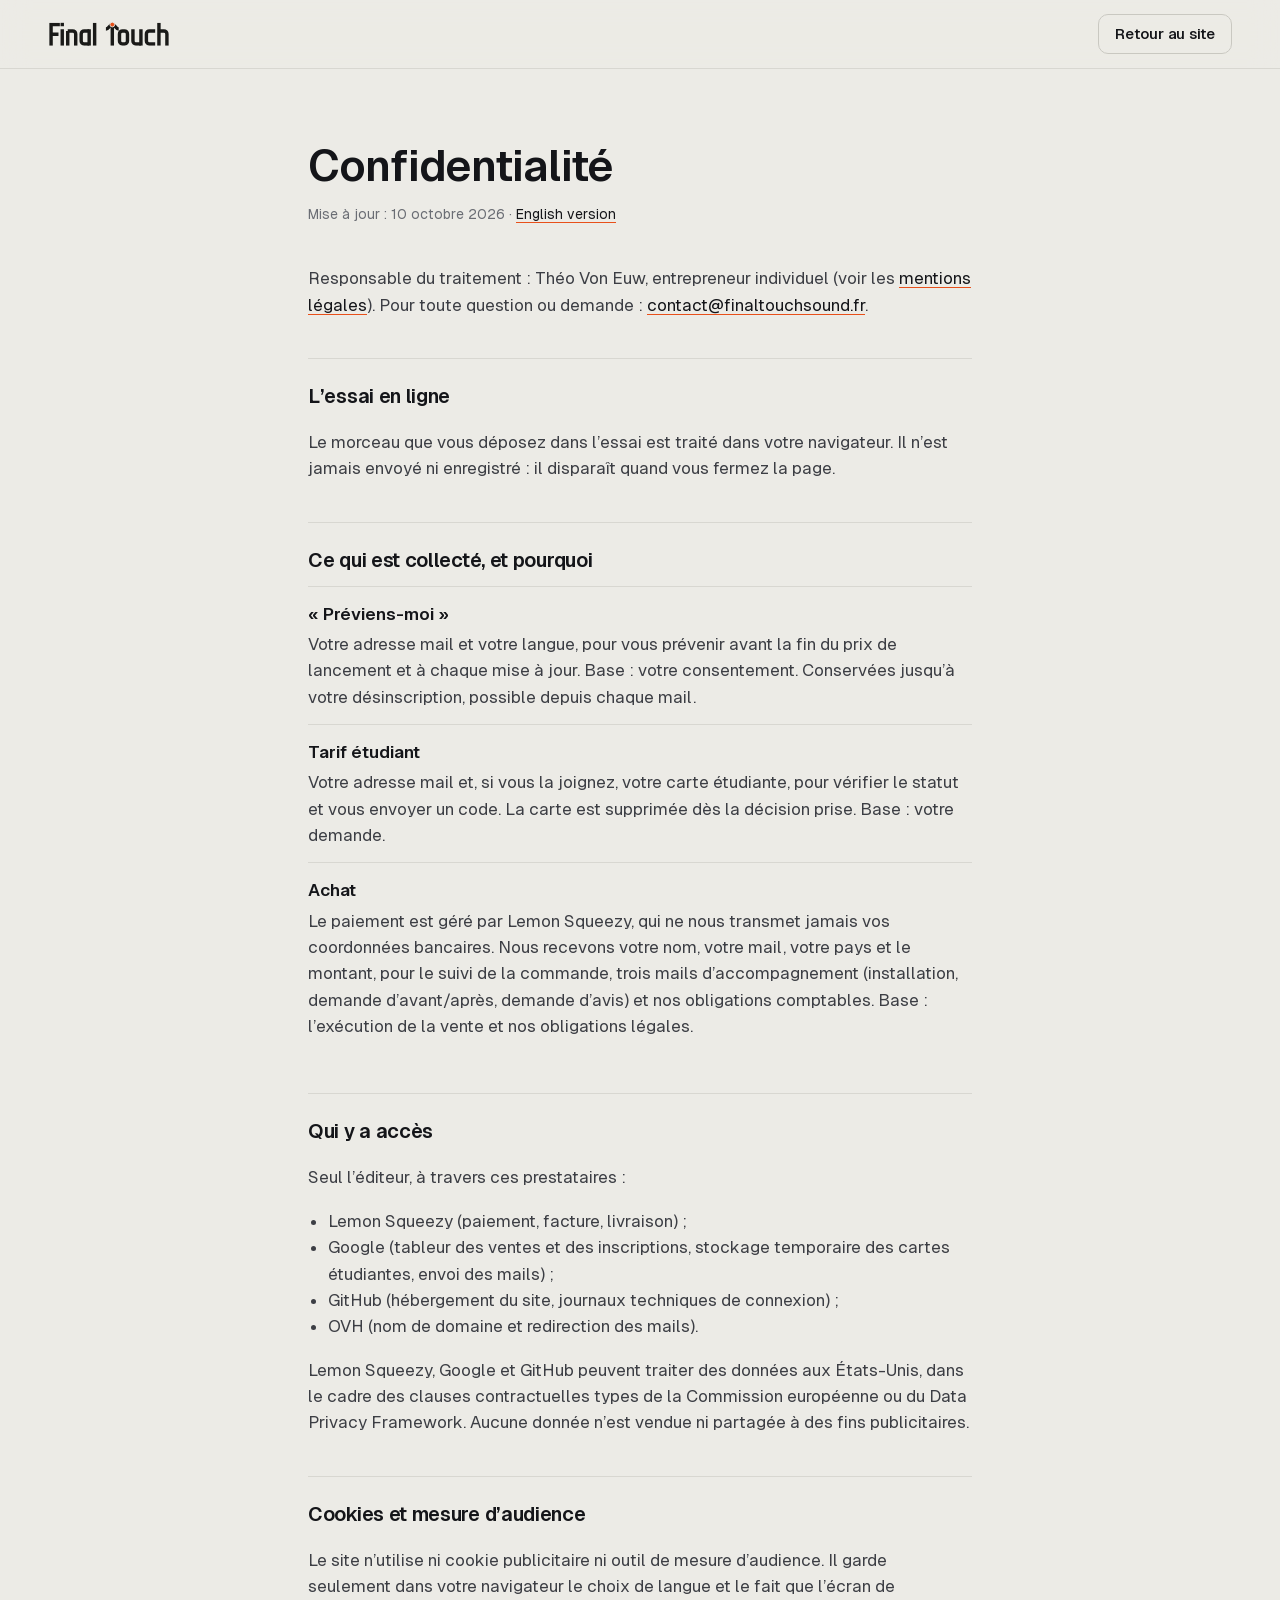
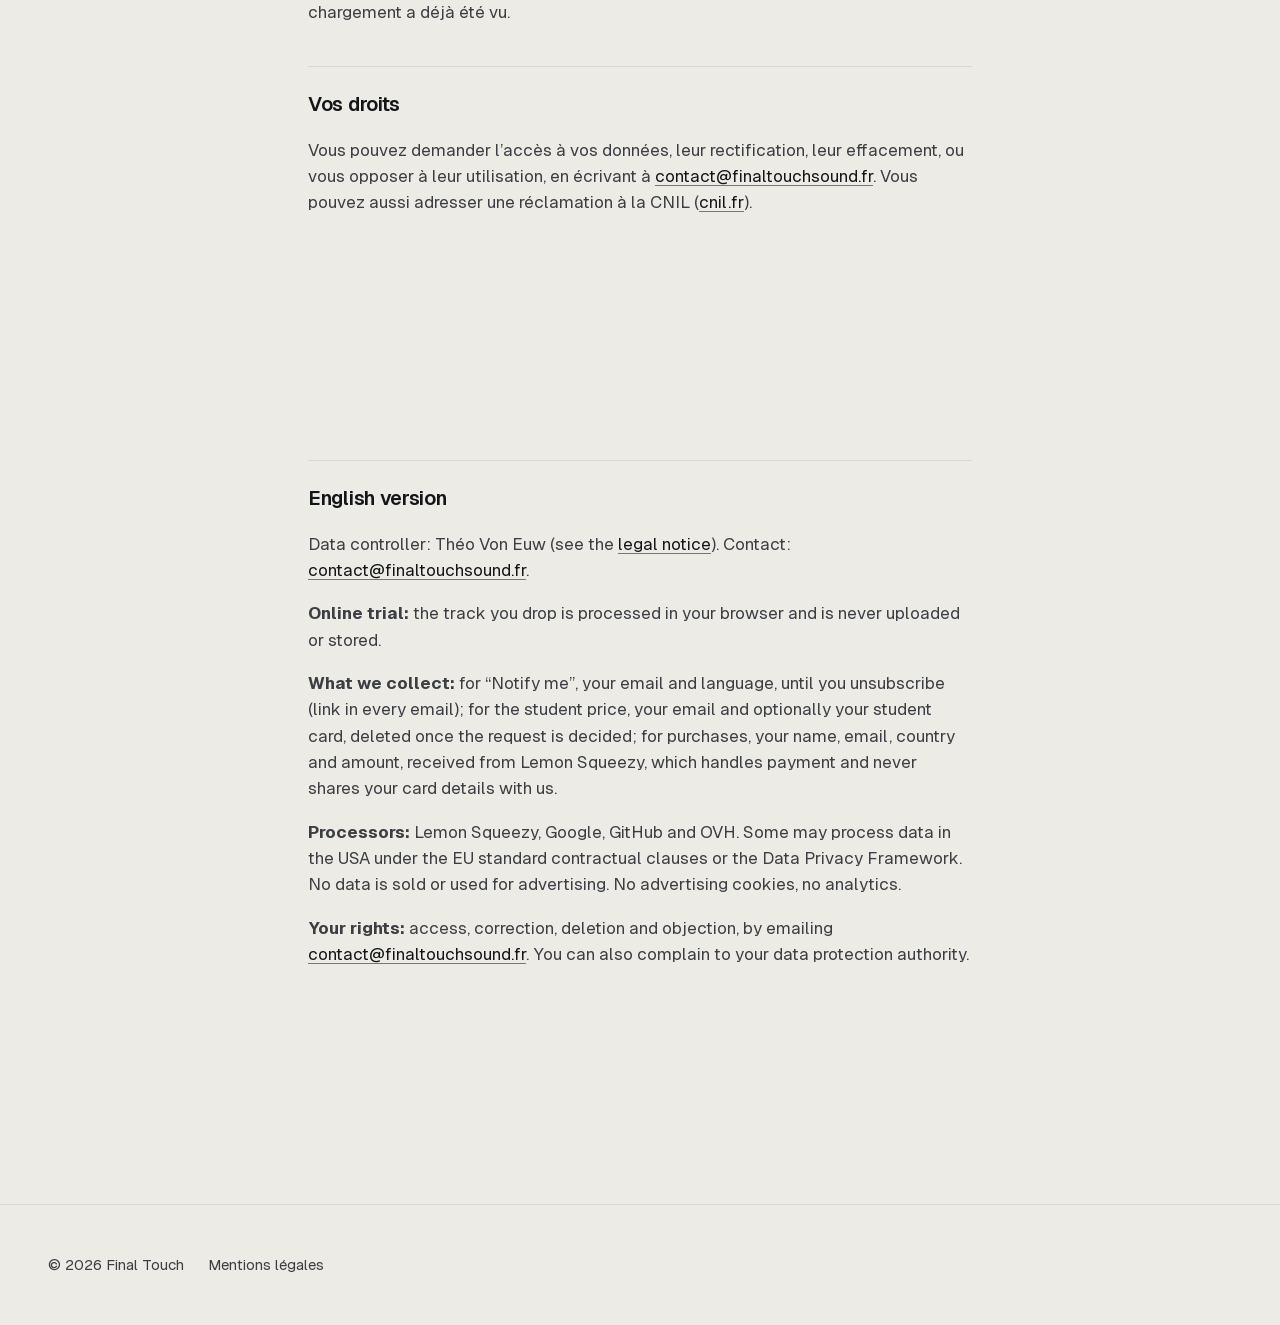
==== public/confidentialite.html @ fab83a93 "Mentions legales, conditions de vente et confidentialite Co-Authored-By: Claude Opus 5.5 <noreply@an" ====
<!doctype html>
<html lang="fr">
<head>
<meta charset="utf-8">
<meta name="viewport" content="width=device-width, initial-scale=1">
<title>Confidentialité · Final Touch</title>
<meta name="robots" content="noindex">
<link rel="icon" href="assets/img/final-touch-icone.svg" type="image/svg+xml">
<link rel="stylesheet" href="css/style.css">
<link rel="stylesheet" href="css/legal.css">
</head>
<body>
<header class="nav is-stuck">
  <div class="wrap nav-in">
    <a class="brand" href="./" aria-label="Final Touch, accueil">
      <img class="logo logo-ink" src="assets/img/final-touch-logotype-encre.svg" alt="Final Touch" width="150" height="32">
      <img class="logo logo-chalk" src="assets/img/final-touch-logotype-craie.svg" alt="" width="150" height="32">
    </a>
    <div class="nav-end"><a class="btn btn-line btn-sm" href="./">Retour au site</a></div>
  </div>
</header>

<main class="legal wrap">
  <h1>Confidentialité</h1>
  <p class="maj">Mise à jour : 10 octobre 2026 · <a href="#en">English version</a></p>

  <p>Responsable du traitement : Théo Von Euw, entrepreneur individuel (voir les <a href="mentions-legales.html">mentions légales</a>). Pour toute question ou demande : <a href="mailto:contact@finaltouchsound.fr">contact@finaltouchsound.fr</a>.</p>

  <h2>L’essai en ligne</h2>
  <p>Le morceau que vous déposez dans l’essai est traité dans votre navigateur. Il n’est jamais envoyé ni enregistré : il disparaît quand vous fermez la page.</p>

  <h2>Ce qui est collecté, et pourquoi</h2>
  <dl class="donnees">
    <div><dt>« Préviens-moi »</dt><dd>Votre adresse mail et votre langue, pour vous prévenir avant la fin du prix de lancement et à chaque mise à jour. Base : votre consentement. Conservées jusqu’à votre désinscription, possible depuis chaque mail.</dd></div>
    <div><dt>Tarif étudiant</dt><dd>Votre adresse mail et, si vous la joignez, votre carte étudiante, pour vérifier le statut et vous envoyer un code. La carte est supprimée dès la décision prise. Base : votre demande.</dd></div>
    <div><dt>Achat</dt><dd>Le paiement est géré par Lemon Squeezy, qui ne nous transmet jamais vos coordonnées bancaires. Nous recevons votre nom, votre mail, votre pays et le montant, pour le suivi de la commande, trois mails d’accompagnement (installation, demande d’avant/après, demande d’avis) et nos obligations comptables. Base : l’exécution de la vente et nos obligations légales.</dd></div>
  </dl>

  <h2>Qui y a accès</h2>
  <p>Seul l’éditeur, à travers ces prestataires :</p>
  <ul>
    <li>Lemon Squeezy (paiement, facture, livraison) ;</li>
    <li>Google (tableur des ventes et des inscriptions, stockage temporaire des cartes étudiantes, envoi des mails) ;</li>
    <li>GitHub (hébergement du site, journaux techniques de connexion) ;</li>
    <li>OVH (nom de domaine et redirection des mails).</li>
  </ul>
  <p>Lemon Squeezy, Google et GitHub peuvent traiter des données aux États-Unis, dans le cadre des clauses contractuelles types de la Commission européenne ou du Data Privacy Framework. Aucune donnée n’est vendue ni partagée à des fins publicitaires.</p>

  <h2>Cookies et mesure d’audience</h2>
  <p>Le site n’utilise ni cookie publicitaire ni outil de mesure d’audience. Il garde seulement dans votre navigateur le choix de langue et le fait que l’écran de chargement a déjà été vu.</p>

  <h2>Vos droits</h2>
  <p>Vous pouvez demander l’accès à vos données, leur rectification, leur effacement, ou vous opposer à leur utilisation, en écrivant à <a href="mailto:contact@finaltouchsound.fr">contact@finaltouchsound.fr</a>. Vous pouvez aussi adresser une réclamation à la CNIL (<a href="https://www.cnil.fr" rel="noopener">cnil.fr</a>).</p>

  <section id="en" lang="en">
    <h2>English version</h2>
    <p>Data controller: Théo Von Euw (see the <a href="mentions-legales.html#en">legal notice</a>). Contact: <a href="mailto:contact@finaltouchsound.fr">contact@finaltouchsound.fr</a>.</p>
    <p><strong>Online trial:</strong> the track you drop is processed in your browser and is never uploaded or stored.</p>
    <p><strong>What we collect:</strong> for “Notify me”, your email and language, until you unsubscribe (link in every email); for the student price, your email and optionally your student card, deleted once the request is decided; for purchases, your name, email, country and amount, received from Lemon Squeezy, which handles payment and never shares your card details with us.</p>
    <p><strong>Processors:</strong> Lemon Squeezy, Google, GitHub and OVH. Some may process data in the USA under the EU standard contractual clauses or the Data Privacy Framework. No data is sold or used for advertising. No advertising cookies, no analytics.</p>
    <p><strong>Your rights:</strong> access, correction, deletion and objection, by emailing <a href="mailto:contact@finaltouchsound.fr">contact@finaltouchsound.fr</a>. You can also complain to your data protection authority.</p>
  </section>
</main>

<footer class="foot">
  <div class="wrap foot-in">
    <p>© 2026 Final Touch</p>
    <nav class="foot-links"><a href="mentions-legales.html">Mentions légales</a></nav>
  </div>
</footer>
</body>
</html>
---- public/css/style.css ----
/* Final Touch, site. Couleurs et formes reprises du plug (V5-2 « Couleurs sur papier »). */

@font-face { font-family: 'Geist'; src: url(../assets/fonts/Geist-Variable.woff2) format('woff2'); font-weight: 100 900; font-display: swap; }
@font-face { font-family: 'Geist Mono'; src: url(../assets/fonts/GeistMono-Variable.woff2) format('woff2'); font-weight: 100 900; font-display: swap; }

:root {
  --paper: #ecebe6;
  --surface: #f5f4f0;
  --raised: #fbfaf7;
  --ink: #141519;
  --ink-2: #3c3e44;
  --muted: #6a6d74;
  --line: #d8d7d1;
  --line-2: #c9c8c1;
  --accent: #e8501a;
  --accent-ink: #b83c0f;
  --k-clean: #14998a;
  --k-color: #c98418;
  --k-punch: #d6533a;
  --k-vocal: #7b58d6;
  --k-air: #2f7fd0;
  --shadow: 0 1px 0 rgb(255 255 255 / .7) inset, 0 24px 60px -28px rgb(60 55 40 / .35), 0 2px 6px -2px rgb(60 55 40 / .12);
  --r: 14px;
  --r-s: 10px;
  --ease-out: cubic-bezier(0.23, 1, 0.32, 1);
  --ease-io: cubic-bezier(0.77, 0, 0.175, 1);
  --gutter: clamp(16px, 4vw, 48px);
  color-scheme: light;
}

@media (prefers-color-scheme: dark) {
  :root:not([data-theme="light"]) {
    --paper: #121316;
    --surface: #1a1b1f;
    --raised: #202126;
    --ink: #ecebe8;
    --ink-2: #c4c4c0;
    --muted: #8b8f98;
    --line: #2a2b30;
    --line-2: #383a40;
    --accent: #f2562a;
    --accent-ink: #ff7a52;
    --k-clean: #4fc9bb;
    --k-color: #e9a94a;
    --k-punch: #f0775a;
    --k-vocal: #b291f0;
    --k-air: #6aaef0;
    --shadow: 0 1px 0 rgb(255 255 255 / .05) inset, 0 30px 70px -30px rgb(0 0 0 / .7);
    color-scheme: dark;
  }
}
:root[data-theme="dark"] {
  --paper: #121316; --surface: #1a1b1f; --raised: #202126; --ink: #ecebe8; --ink-2: #c4c4c0; --muted: #8b8f98;
  --line: #2a2b30; --line-2: #383a40; --accent: #f2562a; --accent-ink: #ff7a52;
  --k-clean: #4fc9bb; --k-color: #e9a94a; --k-punch: #f0775a; --k-vocal: #b291f0; --k-air: #6aaef0;
  --shadow: 0 1px 0 rgb(255 255 255 / .05) inset, 0 30px 70px -30px rgb(0 0 0 / .7);
  color-scheme: dark;
}

*, *::before, *::after { box-sizing: border-box; }
html { -webkit-text-size-adjust: 100%; scroll-behavior: smooth; scroll-padding-top: 88px; }
body {
  margin: 0; background: var(--paper); color: var(--ink);
  font: 400 17px/1.55 'Geist', system-ui, sans-serif; font-feature-settings: 'ss01';
  -webkit-font-smoothing: antialiased; text-rendering: optimizeLegibility;
  overflow-x: hidden;
}
img { display: block; max-width: 100%; height: auto; }
a { color: inherit; }
button { font: inherit; color: inherit; }
.mono { font-family: 'Geist Mono', ui-monospace, monospace; font-feature-settings: 'zero' 0; }
[hidden] { display: none !important; }
.sr-only { position: absolute; width: 1px; height: 1px; overflow: hidden; clip: rect(0 0 0 0); white-space: nowrap; }
:focus-visible { outline: 2px solid var(--accent); outline-offset: 3px; border-radius: 6px; }
::selection { background: var(--accent); color: #fff; }

.wrap { width: 100%; max-width: 1280px; margin: 0 auto; padding: 0 var(--gutter); }
section { padding: clamp(72px, 11vw, 140px) 0; }
.lead { max-width: 56ch; font-size: clamp(17px, 1.5vw, 19px); color: var(--ink-2); margin: 20px 0 0; text-wrap: pretty; }

/* Lettrage */
.lt { margin: 0; color: var(--ink); --lead: 1.3; }
.lt .lt-box { display: block; width: 100%; }
.lt-line { display: block; overflow: visible; margin-top: calc(var(--cap) * -0.06); max-width: 100%; height: auto; }
.lt-xl { --cap: clamp(34px, 4.6vw, 70px); }
.lt-l  { --cap: clamp(30px, 4.6vw, 64px); max-width: calc(var(--cap) * 13); }
.lt-l + .lead { margin-top: 28px; }
.lt-l + * { margin-top: 0; }
.lt-m  { --cap: clamp(28px, 3vw, 40px); }
.lt-ch { transform-box: fill-box; transform-origin: 50% 60%; }

/* Arrivee lettre par lettre (variante V1 du plug, adoucie) */
@media (prefers-reduced-motion: no-preference) {
  .lt.is-armed .lt-ch { opacity: 0; transform: translateX(calc(var(--i) * 3px + 14px)) rotateX(48deg); }
  .lt.is-in .lt-ch {
    opacity: 1; transform: none;
    transition: opacity .55s var(--ease-out), transform .7s var(--ease-out);
    transition-delay: calc(var(--i) * 14ms);
  }
  .reveal { opacity: 0; transform: translateY(14px); }
  .reveal.is-in { opacity: 1; transform: none; transition: opacity .7s var(--ease-out), transform .8s var(--ease-out); transition-delay: var(--d, 0ms); }
}

/* Boutons */
.btn {
  display: inline-flex; align-items: center; justify-content: center; gap: 10px;
  height: 52px; padding: 0 24px; border-radius: var(--r-s); border: 1px solid transparent;
  font-weight: 550; font-size: 16px; letter-spacing: -0.005em; text-decoration: none; white-space: nowrap; cursor: pointer;
  transition: transform .16s var(--ease-out), background-color .2s ease, border-color .2s ease, color .2s ease;
}
.btn:active { transform: scale(0.97); }
.btn-ink { background: var(--ink); color: var(--paper); }
.btn-line { border-color: var(--line-2); background: transparent; color: var(--ink); }
.btn-sm { height: 40px; padding: 0 16px; font-size: 15px; }
.btn-wide { width: 100%; }
@media (hover: hover) and (pointer: fine) {
  .btn-ink:hover { background: color-mix(in oklab, var(--ink) 86%, var(--accent)); }
  .btn-line:hover { border-color: var(--ink); }
}

/* Navigation */
.nav { position: sticky; top: 0; z-index: 20; background: color-mix(in oklab, var(--paper) 82%, transparent); backdrop-filter: blur(14px) saturate(140%); -webkit-backdrop-filter: blur(14px) saturate(140%); border-bottom: 1px solid transparent; transition: border-color .3s ease; }
.nav.is-stuck { border-bottom-color: var(--line); }
.nav-in { display: flex; align-items: center; gap: 32px; height: 68px; }
.brand { display: block; flex: none; }
.logo { height: 26px; width: auto; }
.logo-chalk { display: none; }
@media (prefers-color-scheme: dark) { :root:not([data-theme="light"]) .logo-ink { display: none; } :root:not([data-theme="light"]) .logo-chalk { display: block; } }
:root[data-theme="dark"] .logo-ink { display: none; }
:root[data-theme="dark"] .logo-chalk { display: block; }
.nav-links { display: flex; gap: 28px; margin-left: 12px; }
.nav-links a { text-decoration: none; color: var(--ink-2); font-size: 15px; transition: color .2s ease; }
.nav-links a:hover { color: var(--ink); }
.nav-end { margin-left: auto; display: flex; align-items: center; gap: 14px; }
.lang { display: flex; padding: 3px; border-radius: 9px; background: color-mix(in oklab, var(--ink) 7%, transparent); }
.lang button { border: 0; background: none; padding: 5px 9px; border-radius: 7px; font: 500 13px 'Geist Mono', monospace; color: var(--muted); cursor: pointer; transition: background-color .2s ease, color .2s ease; }
.lang button[aria-pressed="true"] { background: var(--raised); color: var(--ink); box-shadow: 0 1px 2px rgb(0 0 0 / .08); }
@media (max-width: 860px) { .nav-links { display: none; } }

/* Accroche */
.hero { padding: clamp(40px, 6vw, 80px) 0 clamp(56px, 7vw, 96px); }
.hero-grid { display: grid; grid-template-columns: minmax(0, 6fr) minmax(0, 6fr); gap: clamp(32px, 5vw, 72px); align-items: center; }
.hero-copy { position: relative; z-index: 1; }
.hero-sub { font-size: clamp(18px, 1.6vw, 21px); color: var(--ink-2); max-width: 38ch; margin: 28px 0 0; text-wrap: pretty; --d: 280ms; }
.hero-ctas { display: flex; flex-wrap: wrap; gap: 12px; margin-top: 36px; --d: 380ms; }
.hero-shot { margin: 0 calc(var(--gutter) * -1 - max(0px, (100vw - 1280px) / 2)) 0 0; position: relative; }
.hero-shot img { width: 100%; border-radius: var(--r) 0 0 var(--r); }
@media (prefers-color-scheme: dark) { :root:not([data-theme="light"]) .hero-shot img { box-shadow: var(--shadow); } }
:root[data-theme="dark"] .hero-shot img { box-shadow: var(--shadow); }
@media (prefers-reduced-motion: no-preference) {
  html:not(.ready) .hero-shot img { opacity: 0; }
  .ready .hero-shot img { animation: shot-in 1.2s var(--ease-out) 120ms both; }
  @keyframes shot-in { from { opacity: 0; transform: translateX(40px) scale(.985); clip-path: inset(0 0 0 12%); } to { opacity: 1; transform: none; clip-path: inset(0); } }
}
@media (max-width: 900px) {
  .hero-grid { grid-template-columns: 1fr; }
  .hero-shot { margin-right: calc(var(--gutter) * -1); }
}

/* Chiffres */
.facts { padding: 0 0 clamp(56px, 8vw, 110px); }
.facts-grid { display: grid; grid-template-columns: repeat(4, minmax(0, 1fr)); border-top: 1px solid var(--line); }
.fact { padding: 28px 28px 0 0; }
.fact + .fact { padding-left: 28px; border-left: 1px solid var(--line); }
.fact-n { display: block; --cap: 46px; --lead: 1.25; color: var(--ink); }
.fact p { margin: 10px 0 0; font-size: 15px; color: var(--muted); max-width: 26ch; }
.fact .mono { color: var(--ink-2); }
.fact:nth-child(2) { --d: 60ms; } .fact:nth-child(3) { --d: 120ms; } .fact:nth-child(4) { --d: 180ms; }
@media (max-width: 860px) {
  .facts-grid { grid-template-columns: 1fr 1fr; }
  .fact:nth-child(3) { padding-left: 0; border-left: 0; }
  .fact:nth-child(n+3) { border-top: 1px solid var(--line); margin-top: 28px; }
}

/* Essai */
.try { background: var(--surface); border-top: 1px solid var(--line); border-bottom: 1px solid var(--line); }
.demo { margin-top: clamp(36px, 5vw, 64px); display: grid; grid-template-columns: minmax(260px, 4fr) minmax(0, 8fr); gap: clamp(20px, 3vw, 40px); align-items: start; }
.demo-side { display: grid; gap: 28px; position: sticky; top: 92px; }
.drop {
  position: relative; display: grid; gap: 6px; place-content: center; text-align: center; min-height: 200px; padding: 24px;
  border: 1.5px dashed var(--line-2); border-radius: var(--r); background: var(--raised); cursor: pointer;
  transition: border-color .2s ease, background-color .2s ease, transform .16s var(--ease-out);
}
.drop input { position: absolute; inset: 0; opacity: 0; cursor: pointer; }
.drop:hover, .drop.is-over { border-color: var(--accent); }
.drop.is-over { background: color-mix(in oklab, var(--accent) 6%, var(--raised)); transform: scale(1.01); }
.drop-t { font-weight: 600; font-size: 18px; }
.drop-s { color: var(--muted); font-size: 14px; }
.drop-name { margin-top: 10px; font-size: 13px; color: var(--ink-2); overflow-wrap: anywhere; }
.field { display: grid; gap: 10px; }
.field-l, .ro-l { font-size: 13px; color: var(--muted); }
.seg { display: inline-flex; flex-wrap: wrap; padding: 4px; gap: 2px; border-radius: 12px; background: color-mix(in oklab, var(--ink) 7%, transparent); width: fit-content; }
.seg button { border: 0; background: none; height: 38px; padding: 0 15px; border-radius: 9px; font-size: 15px; font-weight: 500; color: var(--ink-2); cursor: pointer; transition: background-color .2s ease, color .2s ease, transform .16s var(--ease-out); }
.seg button:active { transform: scale(0.96); }
.seg button[aria-checked="true"] { background: var(--ink); color: var(--paper); }
.seg button:disabled { opacity: .5; cursor: default; }
.privacy { margin: 0; font-size: 14px; color: var(--muted); max-width: 34ch; }

.demo-main { background: var(--raised); border: 1px solid var(--line); border-radius: var(--r); padding: clamp(18px, 2.4vw, 28px); min-height: 520px; display: grid; gap: 24px; align-content: start; box-shadow: var(--shadow); }
.wave-box { position: relative; height: 112px; border-radius: var(--r-s); background: var(--surface); overflow: hidden; touch-action: pan-y; }
.wave { width: 100%; height: 100%; display: block; }
.win { position: absolute; top: 0; bottom: 0; border: 2px solid var(--ink); border-radius: 8px; background: color-mix(in oklab, var(--accent) 8%, transparent); cursor: grab; touch-action: none; }
.win:active { cursor: grabbing; }
.win-play { position: absolute; top: 0; bottom: 0; left: 0; width: 2px; background: var(--accent); transform: translateX(var(--p, 0px)); }
.wave-hint { margin: -14px 0 0; font-size: 13px; color: var(--muted); }

.demo-empty, .demo-busy, .demo-result { display: none; }
.demo[data-state="empty"] .demo-empty { display: grid; place-items: center; min-height: 330px; color: var(--muted); text-align: center; border-radius: var(--r-s); }
.demo-empty p { max-width: 30ch; margin: 0; }
.demo[data-state="busy"] .demo-busy { display: grid; place-content: center; gap: 28px; min-height: 330px; justify-items: center; }
.demo[data-state="done"] .demo-result { display: grid; }
.step-title { --cap: clamp(34px, 4vw, 54px); width: min(560px, 100%); text-align: center; min-height: calc(var(--cap) * 1.4); }
.step-title .lt-box { display: flex; justify-content: center; }
.busy-bar { width: min(320px, 70vw); height: 3px; border-radius: 3px; background: var(--line); overflow: hidden; }
.busy-bar span { display: block; height: 100%; width: 100%; background: var(--accent); transform-origin: 0 50%; transform: scaleX(var(--prog, 0)); transition: transform .25s linear; }

.demo-result { grid-template-columns: minmax(0, 5fr) minmax(0, 7fr); gap: 24px 32px; }
.transport { grid-column: 1 / -1; display: flex; align-items: center; gap: 12px; flex-wrap: wrap; }
.btn-play { width: 52px; padding: 0; }
.btn-play .i-pause { display: none; }
.btn-play.is-playing .i-play { display: none; }
.btn-play.is-playing .i-pause { display: inline; }
.btn-rerun { margin-left: auto; }
.readouts { display: grid; gap: 22px; align-content: start; }
.ro-main { display: grid; gap: 4px; }
.ro-head { display: flex; align-items: center; justify-content: space-between; gap: 12px; }
.ro-big { display: flex; align-items: flex-end; gap: 10px; }
.lt-num { --cap: clamp(56px, 6vw, 84px); --lead: 1.2; }
.lt-num .lt-box { width: auto; }
.unit { font-size: 14px; color: var(--muted); padding-bottom: 14px; }
.ro-ceil { font-size: 13px; color: var(--ink-2); border: 1px solid var(--line-2); border-radius: 999px; padding: 3px 12px; }
.ro-row { display: grid; grid-template-columns: 1fr 1fr; border-top: 1px solid var(--line); padding-top: 16px; }
.ro-row > div { display: grid; grid-template-columns: auto auto; justify-content: start; column-gap: 6px; align-items: baseline; }
.ro-row > div + div { border-left: 1px solid var(--line); padding-left: 16px; }
.ro-row .ro-l { grid-column: 1 / -1; }
.ro-v { font-size: 26px; font-weight: 500; letter-spacing: -0.02em; }
.ro-row .unit { padding: 0; font-size: 12px; }
.eq-box { display: grid; gap: 8px; align-content: start; }
.eq { width: 100%; aspect-ratio: 16 / 9; display: block; }
.diag { grid-column: 1 / -1; border-top: 1px solid var(--line); padding-top: 16px; display: grid; gap: 8px; }
.diag ul { list-style: none; margin: 0; padding: 0 0 0 14px; border-left: 2px solid var(--accent); display: grid; gap: 4px; }
.diag li { font-size: 16px; }
.demo-err { margin: 0; color: var(--accent-ink); font-weight: 500; }
@media (max-width: 900px) {
  .demo { grid-template-columns: 1fr; }
  .demo-side { position: static; }
  .demo-result { grid-template-columns: 1fr; }
  .drop { min-height: 150px; }
  .demo-main { min-height: 0; }
}

/* Reglages */
.knobs { margin-top: clamp(40px, 6vw, 72px); display: grid; grid-template-columns: repeat(6, minmax(0, 1fr)); gap: 8px; padding: clamp(20px, 3vw, 36px) clamp(8px, 2vw, 24px); background: var(--surface); border: 1px solid var(--line); border-radius: var(--r); }
.knob-b { display: grid; justify-items: center; gap: 14px; padding: 14px 4px 12px; border: 0; background: none; border-radius: var(--r-s); cursor: pointer; transition: background-color .25s ease; }
.knob-b[aria-selected="true"] { background: var(--raised); box-shadow: 0 1px 3px rgb(0 0 0 / .06); }
.knob { --size: clamp(64px, 8vw, 104px); position: relative; width: var(--size); height: var(--size); }
.knob::before {
  content: ''; position: absolute; inset: 0; border-radius: 50%;
  background: conic-gradient(from 225deg, var(--c) 0deg calc(var(--fill) * 270deg), var(--line-2) calc(var(--fill) * 270deg) 270deg, transparent 270deg);
  -webkit-mask: radial-gradient(circle, transparent 0 calc(50% - 5px), #000 calc(50% - 4px));
          mask: radial-gradient(circle, transparent 0 calc(50% - 5px), #000 calc(50% - 4px));
}
.knob-cap {
  position: absolute; inset: 0; margin: auto; width: 74%; height: 74%; border-radius: 50%;
  background: radial-gradient(circle at 50% 30%, #ffffff, #efeeea 70%);
  box-shadow: 0 6px 14px -6px rgb(40 35 25 / .45), 0 1px 0 #fff inset, 0 -1px 2px rgb(0 0 0 / .08) inset;
  transform: rotate(calc(-135deg + var(--fill) * 270deg));
}
.knob-cap::after { content: ''; position: absolute; top: 12%; left: 50%; width: 10%; height: 10%; margin-left: -5%; border-radius: 50%; background: var(--c); }
.knob-n { font-weight: 600; font-size: 16px; }
@property --fill { syntax: '<number>'; inherits: true; initial-value: 0; }
.knob-b { --fill: 0; transition: --fill 1.2s var(--ease-out), background-color .25s ease; transition-delay: calc(var(--n, 0) * 80ms), 0s; }
.knobs.is-in .knob-b { --fill: var(--v); }
@media (prefers-reduced-motion: reduce) { .knob-b { --fill: var(--v); transition: none; } }
.knob-detail { margin-top: 28px; display: grid; grid-template-columns: minmax(0, 4fr) minmax(0, 6fr); gap: 8px 48px; align-items: start; min-height: 150px; }
.kd-name { grid-row: span 2; color: var(--kd, var(--ink)); }
.kd-desc { margin: 0; font-size: clamp(18px, 1.6vw, 21px); color: var(--ink); max-width: 46ch; text-wrap: pretty; }
.kd-ref { margin: 0; font-size: 14px; color: var(--muted); }
@media (prefers-reduced-motion: no-preference) {
  .knob-detail.swap .kd-desc, .knob-detail.swap .kd-ref { animation: kd .45s var(--ease-out) both; }
  .knob-detail.swap .kd-ref { animation-delay: 60ms; }
  @keyframes kd { from { opacity: 0; transform: translateY(8px); filter: blur(3px); } }
}
@media (max-width: 760px) {
  .knobs { grid-template-columns: repeat(3, minmax(0, 1fr)); }
  .knob-detail { grid-template-columns: 1fr; }
  .kd-name { grid-row: auto; margin-bottom: 8px; }
}

/* Qualite d'abord */
.quality-grid { margin-top: 8px; display: grid; grid-template-columns: minmax(0, 5fr) minmax(0, 7fr); gap: clamp(32px, 6vw, 96px); align-items: end; }
.ceilings { list-style: none; margin: 0; padding: 0; display: grid; grid-template-columns: repeat(5, minmax(0, 1fr)); gap: 0; border-top: 1px solid var(--ink); }
.ceilings li { padding: 14px 0 0; display: grid; gap: 6px; }
.ceilings li + li { padding-left: 14px; border-left: 1px solid var(--line); }
.c-style { font-size: 14px; color: var(--muted); }
.c-n { --cap: clamp(20px, 1.9vw, 30px); --lead: 1.25; }
.c-unit { font-size: 12px; color: var(--muted); }
.ceilings li:nth-child(2) { --d: 70ms; } .ceilings li:nth-child(3) { --d: 140ms; } .ceilings li:nth-child(4) { --d: 210ms; } .ceilings li:nth-child(5) { --d: 280ms; }
.tp-note { margin: 40px 0 0; font-size: 15px; color: var(--ink-2); display: flex; gap: 12px; align-items: baseline; }
.tp-note::before { content: ''; flex: none; width: 24px; height: 2px; background: var(--accent); transform: translateY(-4px); }
@media (max-width: 900px) {
  .quality-grid { grid-template-columns: 1fr; }
  .ceilings { grid-template-columns: repeat(3, minmax(0, 1fr)); row-gap: 20px; }
  .ceilings li:nth-child(4) { padding-left: 0; border-left: 0; }
  .c-n { --cap: 26px; }
}

/* Comment */
.how { border-top: 1px solid var(--line); }
.how-row { list-style: none; margin: clamp(36px, 5vw, 64px) 0 0; padding: 0; display: grid; grid-template-columns: repeat(3, minmax(0, 1fr)); gap: clamp(20px, 3vw, 40px); counter-reset: how; }
.how-row li { position: relative; padding-top: 26px; border-top: 2px solid var(--ink); }
.how-row li:nth-child(2) { --d: 90ms; } .how-row li:nth-child(3) { --d: 180ms; }
.how-row h3 { margin: 0; font-size: 21px; font-weight: 600; letter-spacing: -0.015em; }
.how-row p { margin: 10px 0 0; color: var(--ink-2); max-width: 34ch; }
.fake-listen { display: inline-flex; align-items: center; height: 44px; padding: 0 22px; margin-top: 22px; border-radius: 10px; background: var(--accent); color: #fff; font-weight: 600; font-size: 16px; }
@media (prefers-reduced-motion: no-preference) {
  .how-row li.is-in .fake-listen { animation: press 2.8s var(--ease-out) 900ms infinite; }
  @keyframes press { 0%, 70%, 100% { transform: none; } 74% { transform: scale(.95); } 80% { transform: none; } }
}
@media (max-width: 760px) { .how-row { grid-template-columns: 1fr; } }

/* Autour */
.tools { background: var(--surface); border-top: 1px solid var(--line); border-bottom: 1px solid var(--line); }
.bento { margin-top: clamp(36px, 5vw, 64px); display: grid; grid-template-columns: repeat(6, minmax(0, 1fr)); gap: 14px; }
.cell { border-radius: var(--r); background: var(--raised); border: 1px solid var(--line); padding: 26px; display: flex; flex-direction: column; gap: 8px; overflow: hidden; position: relative; min-height: 260px; }
.cell h3 { margin: 0; font-size: 20px; font-weight: 600; letter-spacing: -0.015em; }
.cell p { margin: 0; color: var(--ink-2); max-width: 40ch; }
.cell-ab { grid-column: span 3; }
.cell-mon { grid-column: span 3; background: var(--ink); color: var(--paper); border-color: var(--ink); }
.cell-mon p { color: color-mix(in oklab, var(--paper) 72%, transparent); }
.cell-diag { grid-column: span 2; }
.cell-rem { grid-column: span 2; }
.cell-plat { grid-column: span 2; }
.cell-ab { justify-content: flex-end; }
.ab-demo { display: inline-flex; padding: 4px; border-radius: 12px; background: color-mix(in oklab, var(--ink) 7%, transparent); width: fit-content; margin-bottom: auto; position: relative; }
.ab-demo span { position: relative; z-index: 1; height: 44px; padding: 0 22px; display: grid; place-items: center; font-weight: 500; color: var(--ink-2); transition: color .35s ease; }
.ab-demo span.on { color: var(--paper); }
.ab-demo::before { content: ''; position: absolute; top: 4px; bottom: 4px; left: var(--x, 50%); width: var(--w, 50%); border-radius: 9px; background: var(--ink); transition: left .45s var(--ease-io), width .45s var(--ease-io); }
.mon-list { list-style: none; margin: auto 0 0; padding: 20px 0 0; display: flex; flex-wrap: wrap; gap: 8px; }
.mon-list li { padding: 8px 14px; border-radius: 999px; border: 1px solid color-mix(in oklab, var(--paper) 22%, transparent); font-size: 15px; transition: background-color .35s ease, color .35s ease, border-color .35s ease; }
.mon-list li.on { background: var(--paper); color: var(--ink); border-color: var(--paper); }
.crop { margin: -26px -26px 18px; border-bottom: 1px solid var(--line); background: var(--paper); }
.crop img { width: 100%; }
.rem-wave { margin: auto -26px -26px; width: calc(100% + 52px); height: 90px; display: block; }
.plat { margin: auto 0 0; padding-top: 18px; display: grid; gap: 0; }
.plat div { display: flex; justify-content: space-between; padding: 9px 0; border-top: 1px solid var(--line); }
.plat dt { color: var(--ink-2); }
.plat dd { margin: 0; }
.cell:nth-child(2) { --d: 60ms; } .cell:nth-child(3) { --d: 0ms; } .cell:nth-child(4) { --d: 70ms; } .cell:nth-child(5) { --d: 140ms; }
@media (max-width: 900px) {
  .bento { grid-template-columns: 1fr; }
  .cell { grid-column: auto !important; min-height: 0; }
  .ab-demo { margin-bottom: 18px; }
}

/* Prix */
.price-grid { margin-top: clamp(36px, 5vw, 64px); display: grid; grid-template-columns: minmax(0, 7fr) minmax(0, 5fr); gap: 14px; align-items: stretch; }
.offer { border-radius: var(--r); border: 1px solid var(--line); background: var(--surface); padding: clamp(24px, 3vw, 36px); display: flex; flex-direction: column; gap: 22px; }
.offer-main { background: var(--raised); box-shadow: var(--shadow); }
.offer-top { display: flex; align-items: baseline; justify-content: space-between; gap: 12px; flex-wrap: wrap; }
.offer h3 { margin: 0; font-size: 22px; font-weight: 600; letter-spacing: -0.015em; }
.offer-note { font-size: 14px; color: var(--accent-ink); font-weight: 500; }
.offer-price { display: flex; align-items: center; gap: 10px; }
.cur { font-size: clamp(28px, 3vw, 40px); font-weight: 600; letter-spacing: -0.02em; }
.lt-price { --cap: clamp(52px, 6vw, 80px); --lead: 1.2; }
.lt-price .lt-box { width: auto; }
.offer-price s { color: var(--muted); font-size: 18px; margin-left: 12px; text-decoration-thickness: 1.5px; font-variant-numeric: tabular-nums; }
.offer-inc { list-style: none; margin: 0; padding: 0; display: grid; gap: 0; }
.offer-inc li { padding: 12px 0; border-top: 1px solid var(--line); color: var(--ink-2); }
.offer-stu-note { margin: 0; color: var(--ink-2); max-width: 32ch; }
.offer .btn { margin-top: auto; }
.offer-stu { --d: 80ms; }
.pending { margin: 24px 0 0; font-size: 15px; color: var(--muted); }
@media (max-width: 860px) { .price-grid { grid-template-columns: 1fr; } }

/* Questions */
.faq { border-top: 1px solid var(--line); }
.faq-grid { display: grid; grid-template-columns: minmax(0, 4fr) minmax(0, 8fr); gap: clamp(28px, 5vw, 80px); align-items: start; }
.faq-list { border-top: 1px solid var(--line); }
.faq details { border-bottom: 1px solid var(--line); }
.faq summary { list-style: none; cursor: pointer; padding: 22px 40px 22px 0; font-size: 19px; font-weight: 500; letter-spacing: -0.01em; position: relative; }
.faq summary::-webkit-details-marker { display: none; }
.faq summary::after { content: ''; position: absolute; right: 6px; top: 50%; width: 12px; height: 12px; border-right: 1.5px solid var(--ink); border-bottom: 1.5px solid var(--ink); transform: translateY(-70%) rotate(45deg); transition: transform .3s var(--ease-out); }
.faq details[open] summary::after { transform: translateY(-30%) rotate(-135deg); }
.faq details p { margin: 0 0 24px; color: var(--ink-2); max-width: 60ch; }
@media (prefers-reduced-motion: no-preference) {
  .faq details[open] p { animation: kd .4s var(--ease-out) both; }
}
@media (max-width: 860px) { .faq-grid { grid-template-columns: 1fr; } }

/* Pied */
.foot { border-top: 1px solid var(--line); padding: 48px 0 calc(48px + env(safe-area-inset-bottom)); }
.foot-in { display: grid; grid-template-columns: auto 1fr auto; gap: 24px; align-items: center; }
.foot-sign { width: 36px; height: 36px; }
.foot p { margin: 0; color: var(--ink-2); font-size: 15px; }
.foot-links { display: flex; gap: 24px; font-size: 15px; }
.foot-links a { text-decoration: none; color: var(--ink-2); }
.foot-links a:hover { color: var(--ink); }
.foot-links .mono { font-size: 14px; }
@media (max-width: 760px) { .foot-in { grid-template-columns: 1fr; } .foot-links { flex-direction: column; gap: 10px; } }

/* Le probleme */
.pain { padding: clamp(32px, 5vw, 64px) 0 clamp(56px, 8vw, 104px); }
.pain-grid { display: grid; grid-template-columns: minmax(0, 7fr) minmax(0, 5fr); gap: clamp(32px, 6vw, 96px); align-items: end; }
.pain-lead { margin: 0; font-size: clamp(24px, 2.6vw, 36px); line-height: 1.25; letter-spacing: -0.022em; font-weight: 500; color: var(--muted); text-wrap: pretty; }
.pain-fix { margin: 20px 0 0; font-size: clamp(24px, 2.6vw, 36px); line-height: 1.25; letter-spacing: -0.022em; font-weight: 500; color: var(--ink); text-wrap: pretty; --d: 120ms; }
.pain-who { margin: 0; display: grid; gap: 0; }
.pain-who div { padding: 16px 0; border-top: 1px solid var(--line); display: grid; grid-template-columns: 7.5em 1fr; gap: 16px; }
.pain-who div:nth-child(2) { --d: 70ms; } .pain-who div:nth-child(3) { --d: 140ms; }
.pain-who dt { font-weight: 600; }
.pain-who dd { margin: 0; color: var(--ink-2); }
@media (max-width: 900px) { .pain-grid { grid-template-columns: 1fr; } .pain-who div { grid-template-columns: 1fr; gap: 4px; } }

/* Appel a l achat dans le resultat de la demo */
.try-cta { grid-column: 1 / -1; display: flex; align-items: center; justify-content: space-between; gap: 16px; flex-wrap: wrap; padding: 18px 20px; border-radius: var(--r-s); background: var(--surface); border: 1px solid var(--line); }
.try-cta p { margin: 0; font-weight: 500; max-width: 36ch; }
@media (prefers-reduced-motion: no-preference) {
  .demo[data-state="done"] .try-cta { animation: kd .6s var(--ease-out) .9s both; }
}

/* Prix : complements */
.off { font-size: 13px; font-weight: 600; color: #fff; background: var(--accent); border-radius: 6px; padding: 3px 7px; margin-left: 4px; }
.offer-frame { margin: -6px 0 0; color: var(--ink-2); }
.offer-act { margin-top: auto; display: grid; gap: 10px; }
.offer-after { margin: 0; font-size: 13px; color: var(--muted); text-align: center; }
.unsure { margin: 22px 0 0; }
.unsure a { color: var(--ink); font-weight: 500; text-decoration-color: var(--accent); text-decoration-thickness: 1.5px; text-underline-offset: 4px; }

/* Appel final */
.final { border-top: 1px solid var(--line); background: var(--surface); }
.final .hero-ctas { margin-top: 32px; }

/* Barre d achat mobile */
.sticky-buy { display: none; }
@media (max-width: 760px) {
  .sticky-buy {
    position: fixed; z-index: 30; left: 10px; right: 10px; bottom: calc(10px + env(safe-area-inset-bottom));
    display: flex; align-items: center; gap: 10px; padding: 8px 8px 8px 12px; border-radius: 14px;
    background: color-mix(in oklab, var(--raised) 92%, transparent); backdrop-filter: blur(12px); -webkit-backdrop-filter: blur(12px);
    border: 1px solid var(--line); box-shadow: 0 12px 30px -12px rgb(0 0 0 / .25);
    transform: translateY(calc(100% + 24px)); transition: transform .35s var(--ease-out);
  }
  .sticky-buy.is-on { transform: none; }
  .sticky-buy .sb-name { font-weight: 600; white-space: nowrap; font-size: 15px; }
  .sticky-buy .sb-price { margin-left: auto; font: 14px 'Geist', sans-serif; white-space: nowrap; font-variant-numeric: tabular-nums; }
  .sticky-buy s { color: var(--muted); }
  .sticky-buy b { font-weight: 600; }
  .sticky-buy .btn { pointer-events: auto; }
  .foot { padding-bottom: calc(96px + env(safe-area-inset-bottom)); }
}

/* Installation : l avertissement des systemes, explique sans detour */
.install { border-top: 1px solid var(--line); }
.install-grid { margin-top: clamp(32px, 4vw, 52px); display: grid; grid-template-columns: 1fr 1fr; gap: 14px; }
.os { border-radius: var(--r); border: 1px solid var(--line); background: var(--raised); padding: clamp(22px, 3vw, 32px); }
.os:nth-child(2) { --d: 80ms; }
.os h3 { margin: 0 0 16px; font-size: 21px; font-weight: 600; letter-spacing: -0.015em; }
.os ol { margin: 0; padding: 0; list-style: none; counter-reset: st; display: grid; gap: 0; }
.os li { counter-increment: st; display: grid; grid-template-columns: 28px 1fr; gap: 10px; padding: 12px 0; border-top: 1px solid var(--line); color: var(--ink-2); }
.os li::before { content: counter(st); width: 22px; height: 22px; border-radius: 50%; background: var(--ink); color: var(--paper); display: grid; place-items: center; font: 600 12px 'Geist', sans-serif; margin-top: 2px; }
.install-note { margin: 20px 0 0; font-size: 15px; color: var(--muted); }
.offer-warn { margin: 2px 0 0; font-size: 13px; color: var(--ink-2); text-align: center; }
.offer-warn a { color: var(--ink); font-weight: 500; text-decoration-color: var(--accent); text-underline-offset: 3px; }
@media (max-width: 860px) { .install-grid { grid-template-columns: 1fr; } }
.btn[aria-disabled="true"] { opacity: .55; cursor: default; pointer-events: none; }

/* Fin du lancement : prix normal, sans barre ni pastille */
.lancement-fini [data-price-old], .lancement-fini .off { display: none; }

/* « Préviens-moi » sous la demo */
.previens { display: grid; gap: 10px; padding-top: 22px; border-top: 1px solid var(--line); }
.previens-t { margin: 0; font-size: 14px; color: var(--ink-2); max-width: 34ch; }
.previens-row { display: flex; gap: 8px; }
.previens input, .etu input[type=email] {
  flex: 1; min-width: 0; height: 40px; padding: 0 12px; border-radius: var(--r-s); border: 1px solid var(--line-2);
  background: var(--raised); color: var(--ink); font: 15px 'Geist', sans-serif;
}
.previens input::placeholder { color: var(--muted); }
.previens input:focus-visible, .etu input:focus-visible { outline: 2px solid var(--accent); outline-offset: 1px; }
.previens-msg { margin: 0; min-height: 1.2em; font-size: 13px; color: var(--ink-2); }

/* Tarif etudiant */
.etu { width: min(480px, calc(100vw - 32px)); border: 1px solid var(--line); border-radius: var(--r); padding: 28px; background: var(--raised); color: var(--ink); box-shadow: var(--shadow); }
.etu::backdrop { background: rgb(18 19 22 / .45); backdrop-filter: blur(3px); }
.etu h2 { margin: 0 0 8px; font-size: 22px; font-weight: 600; letter-spacing: -0.015em; }
.etu p { margin: 0 0 18px; color: var(--ink-2); font-size: 15px; }
.etu-l { display: grid; gap: 6px; margin-bottom: 16px; font-size: 14px; color: var(--ink-2); }
.etu input[type=email] { height: 44px; }
.etu input[type=file] { font: 14px 'Geist', sans-serif; color: var(--ink-2); }
.etu-msg { min-height: 1.3em; color: var(--ink) !important; font-weight: 500; }
.etu-act { display: flex; gap: 10px; justify-content: flex-end; flex-wrap: wrap; }
@media (prefers-reduced-motion: no-preference) {
  .etu[open] { animation: etu-in .25s var(--ease-out); }
  @keyframes etu-in { from { opacity: 0; transform: translateY(8px) scale(.98); } }
}
---- public/css/legal.css ----
/* Pages légales : lecture simple, même papier et mêmes polices que le site */
.legal { max-width: 760px; padding-top: clamp(40px, 6vw, 72px); padding-bottom: 80px; }
.legal h1 { font-size: clamp(30px, 4vw, 44px); font-weight: 600; letter-spacing: -0.025em; line-height: 1.15; margin: 0; }
.legal .maj { color: var(--muted); font-size: 14px; margin: 12px 0 40px; }
.legal h2 { font-size: 20px; font-weight: 600; letter-spacing: -0.015em; margin: 40px 0 10px; padding-top: 22px; border-top: 1px solid var(--line); }
.legal p, .legal li, .legal dd { color: var(--ink-2); }
.legal a { color: var(--ink); text-decoration-color: var(--accent); text-underline-offset: 3px; }
.legal ul { padding-left: 20px; }
.legal .donnees { margin: 0; }
.legal .donnees div { padding: 14px 0; border-top: 1px solid var(--line); }
.legal .donnees dt { font-weight: 600; margin-bottom: 4px; }
.legal .donnees dd { margin: 0; }
.legal #en { margin-top: 64px; }
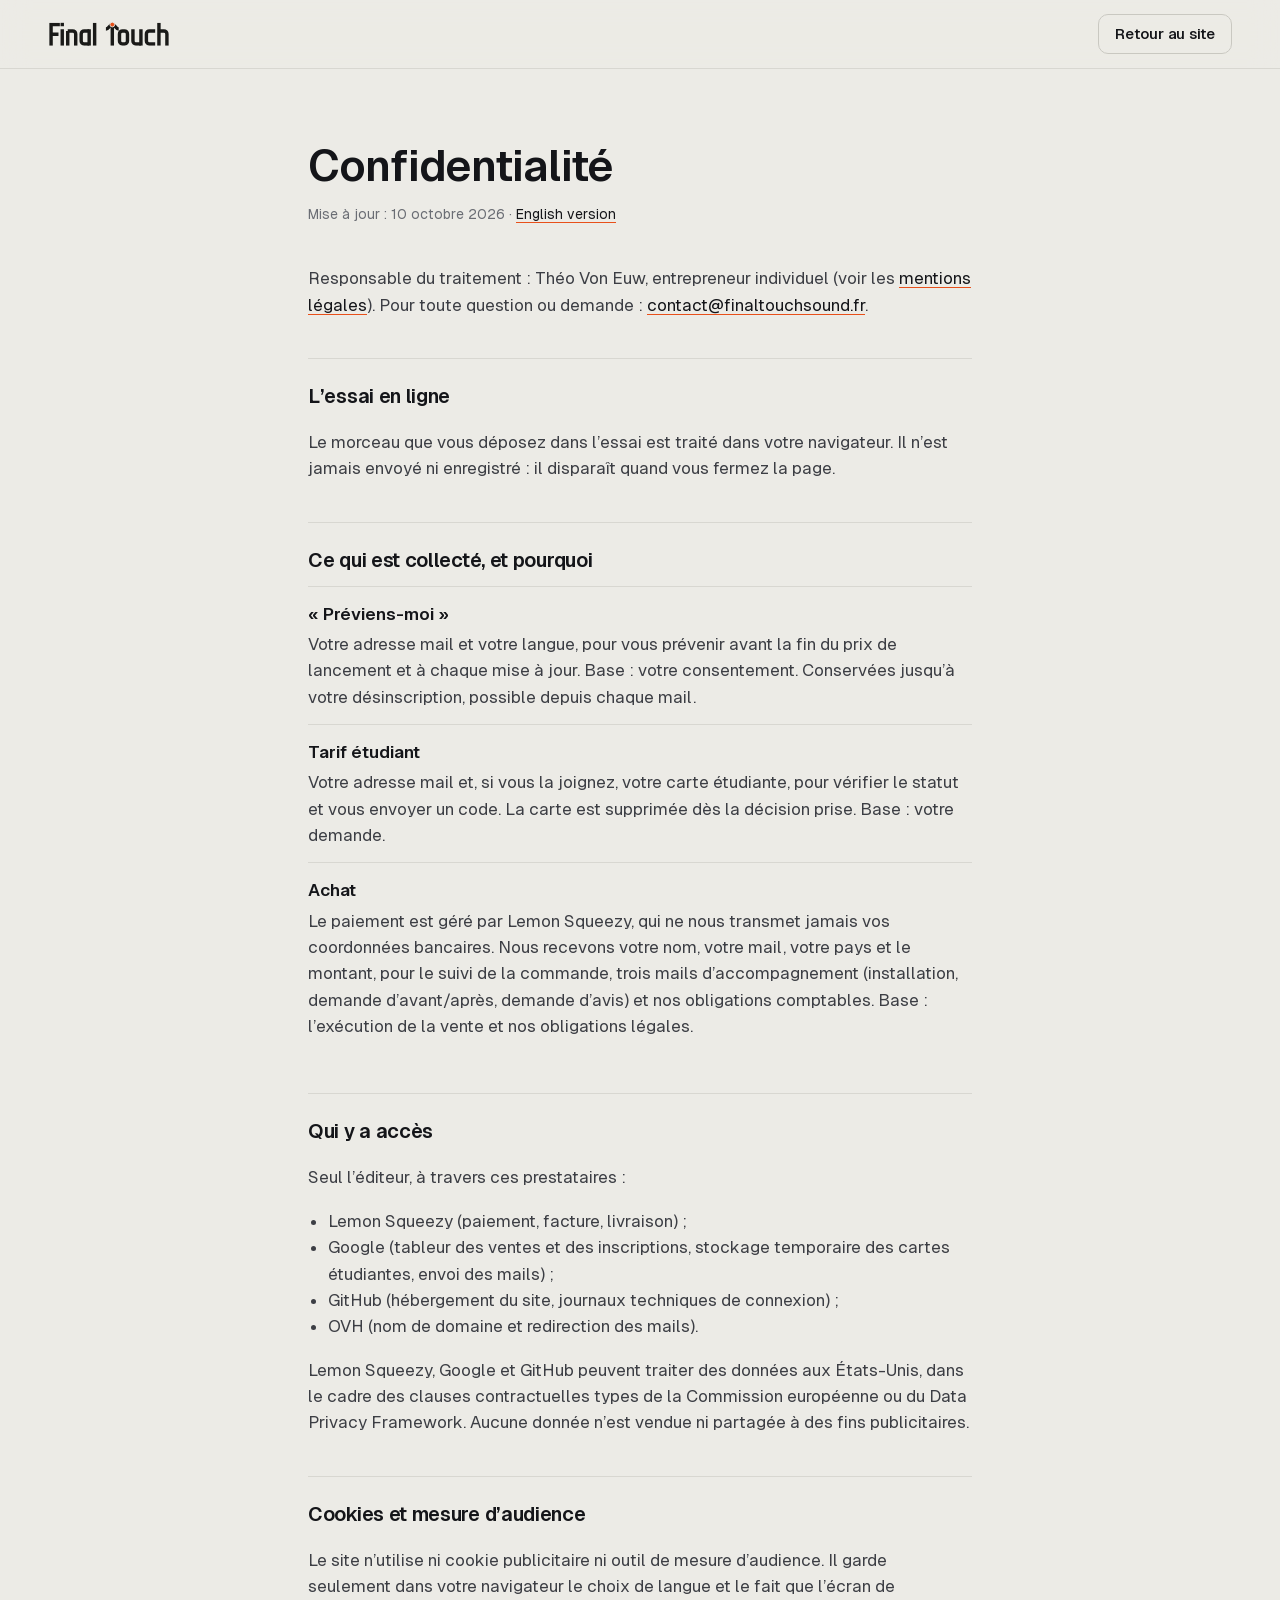
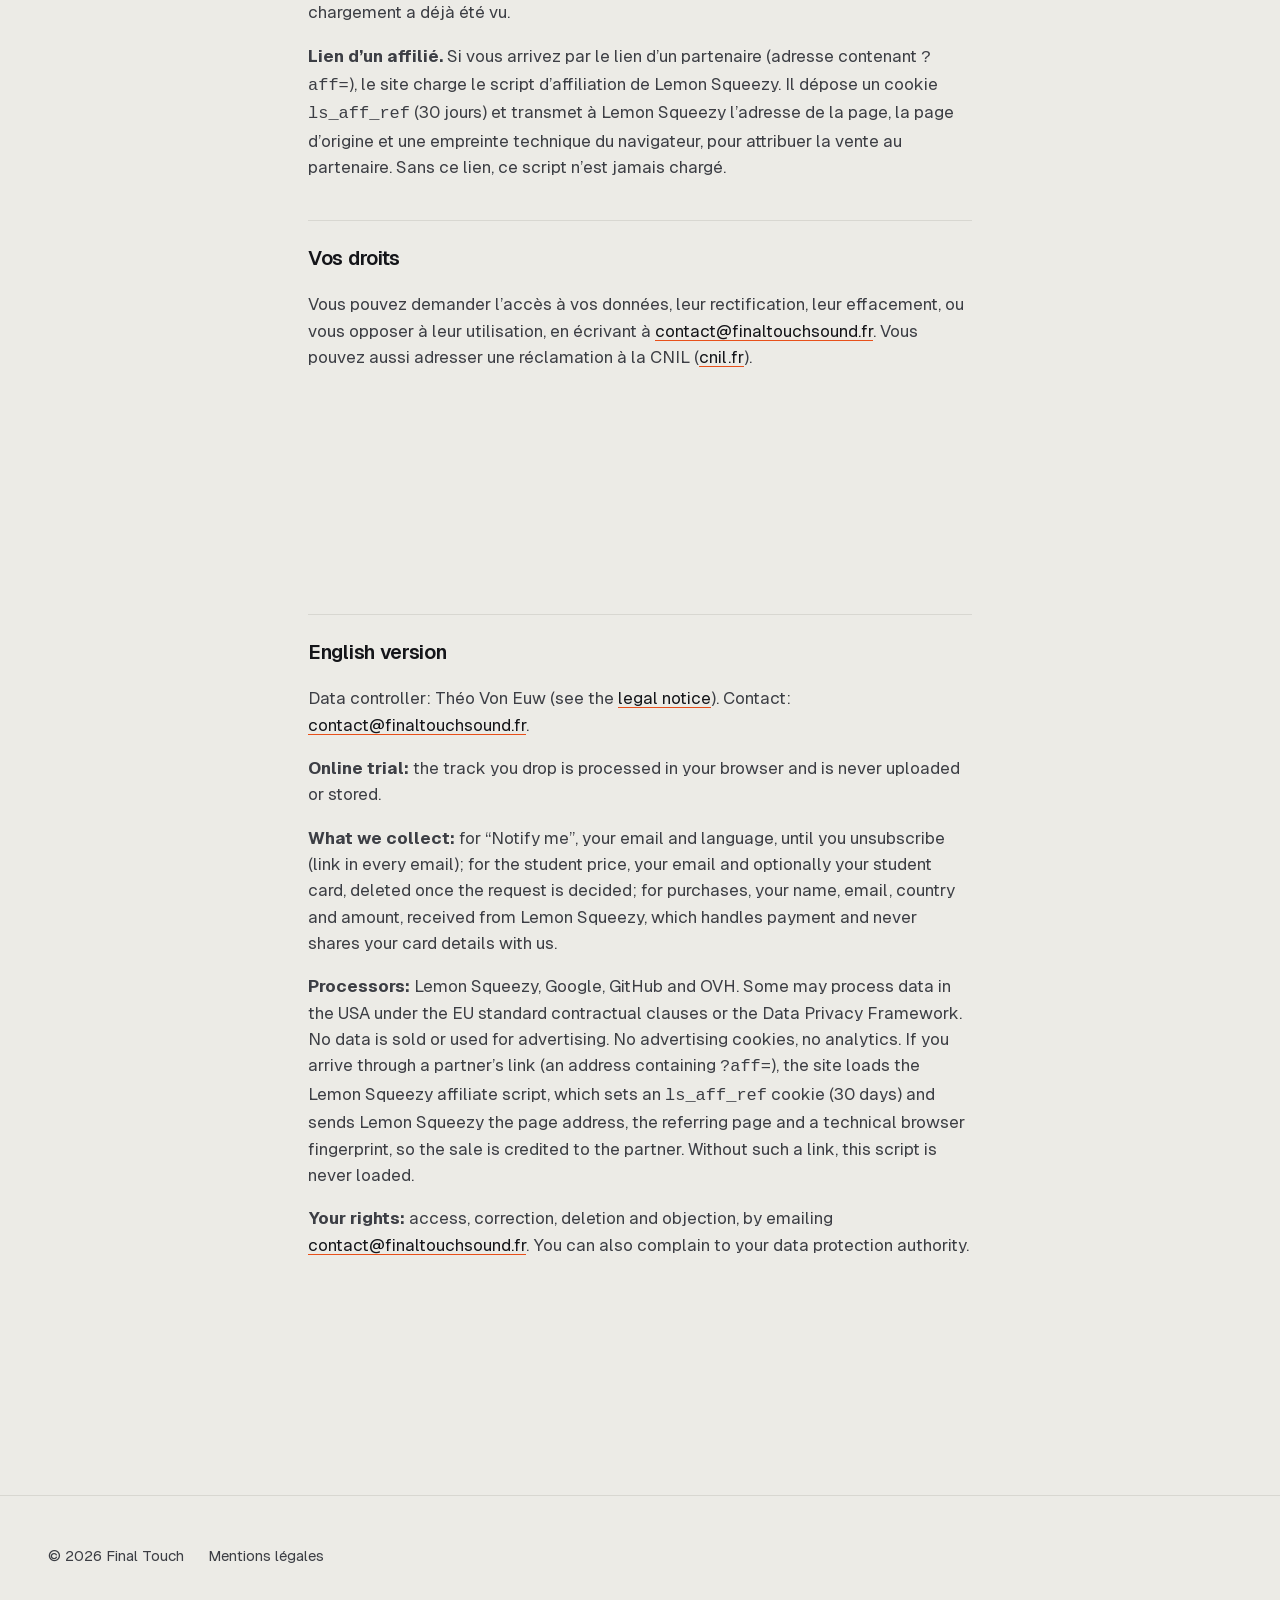
==== commit aeed36d7: "Affiliation Lemon Squeezy : script chargé seulement via un lien d'affilié, mention dans la confident" ====
--- a/public/confidentialite.html
+++ b/public/confidentialite.html
@@ -48,6 +48,7 @@
 
   <h2>Cookies et mesure d’audience</h2>
   <p>Le site n’utilise ni cookie publicitaire ni outil de mesure d’audience. Il garde seulement dans votre navigateur le choix de langue et le fait que l’écran de chargement a déjà été vu.</p>
+  <p><strong>Lien d’un affilié.</strong> Si vous arrivez par le lien d’un partenaire (adresse contenant <code>?aff=</code>), le site charge le script d’affiliation de Lemon Squeezy. Il dépose un cookie <code>ls_aff_ref</code> (30 jours) et transmet à Lemon Squeezy l’adresse de la page, la page d’origine et une empreinte technique du navigateur, pour attribuer la vente au partenaire. Sans ce lien, ce script n’est jamais chargé.</p>
 
   <h2>Vos droits</h2>
   <p>Vous pouvez demander l’accès à vos données, leur rectification, leur effacement, ou vous opposer à leur utilisation, en écrivant à <a href="mailto:contact@finaltouchsound.fr">contact@finaltouchsound.fr</a>. Vous pouvez aussi adresser une réclamation à la CNIL (<a href="https://www.cnil.fr" rel="noopener">cnil.fr</a>).</p>
@@ -57,7 +58,7 @@
     <p>Data controller: Théo Von Euw (see the <a href="mentions-legales.html#en">legal notice</a>). Contact: <a href="mailto:contact@finaltouchsound.fr">contact@finaltouchsound.fr</a>.</p>
     <p><strong>Online trial:</strong> the track you drop is processed in your browser and is never uploaded or stored.</p>
     <p><strong>What we collect:</strong> for “Notify me”, your email and language, until you unsubscribe (link in every email); for the student price, your email and optionally your student card, deleted once the request is decided; for purchases, your name, email, country and amount, received from Lemon Squeezy, which handles payment and never shares your card details with us.</p>
-    <p><strong>Processors:</strong> Lemon Squeezy, Google, GitHub and OVH. Some may process data in the USA under the EU standard contractual clauses or the Data Privacy Framework. No data is sold or used for advertising. No advertising cookies, no analytics.</p>
+    <p><strong>Processors:</strong> Lemon Squeezy, Google, GitHub and OVH. Some may process data in the USA under the EU standard contractual clauses or the Data Privacy Framework. No data is sold or used for advertising. No advertising cookies, no analytics. If you arrive through a partner’s link (an address containing <code>?aff=</code>), the site loads the Lemon Squeezy affiliate script, which sets an <code>ls_aff_ref</code> cookie (30 days) and sends Lemon Squeezy the page address, the referring page and a technical browser fingerprint, so the sale is credited to the partner. Without such a link, this script is never loaded.</p>
     <p><strong>Your rights:</strong> access, correction, deletion and objection, by emailing <a href="mailto:contact@finaltouchsound.fr">contact@finaltouchsound.fr</a>. You can also complain to your data protection authority.</p>
   </section>
 </main>
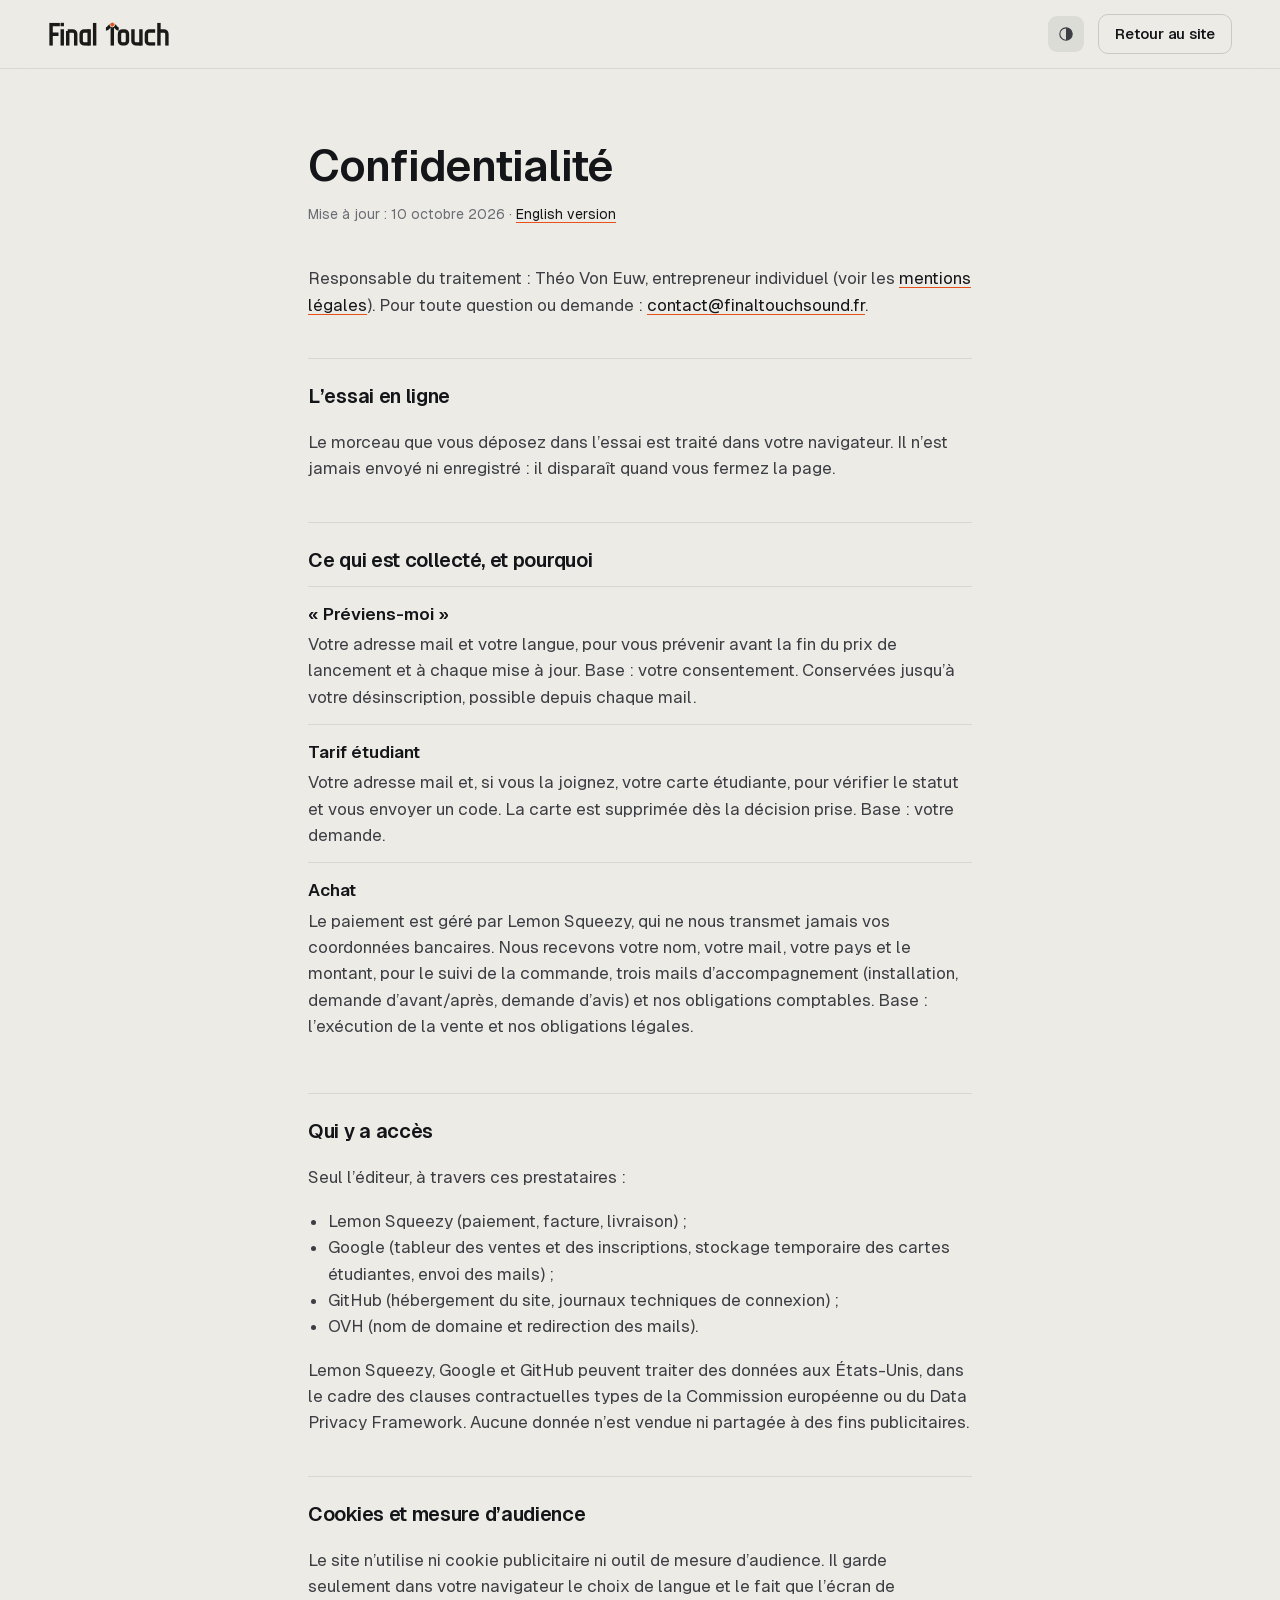
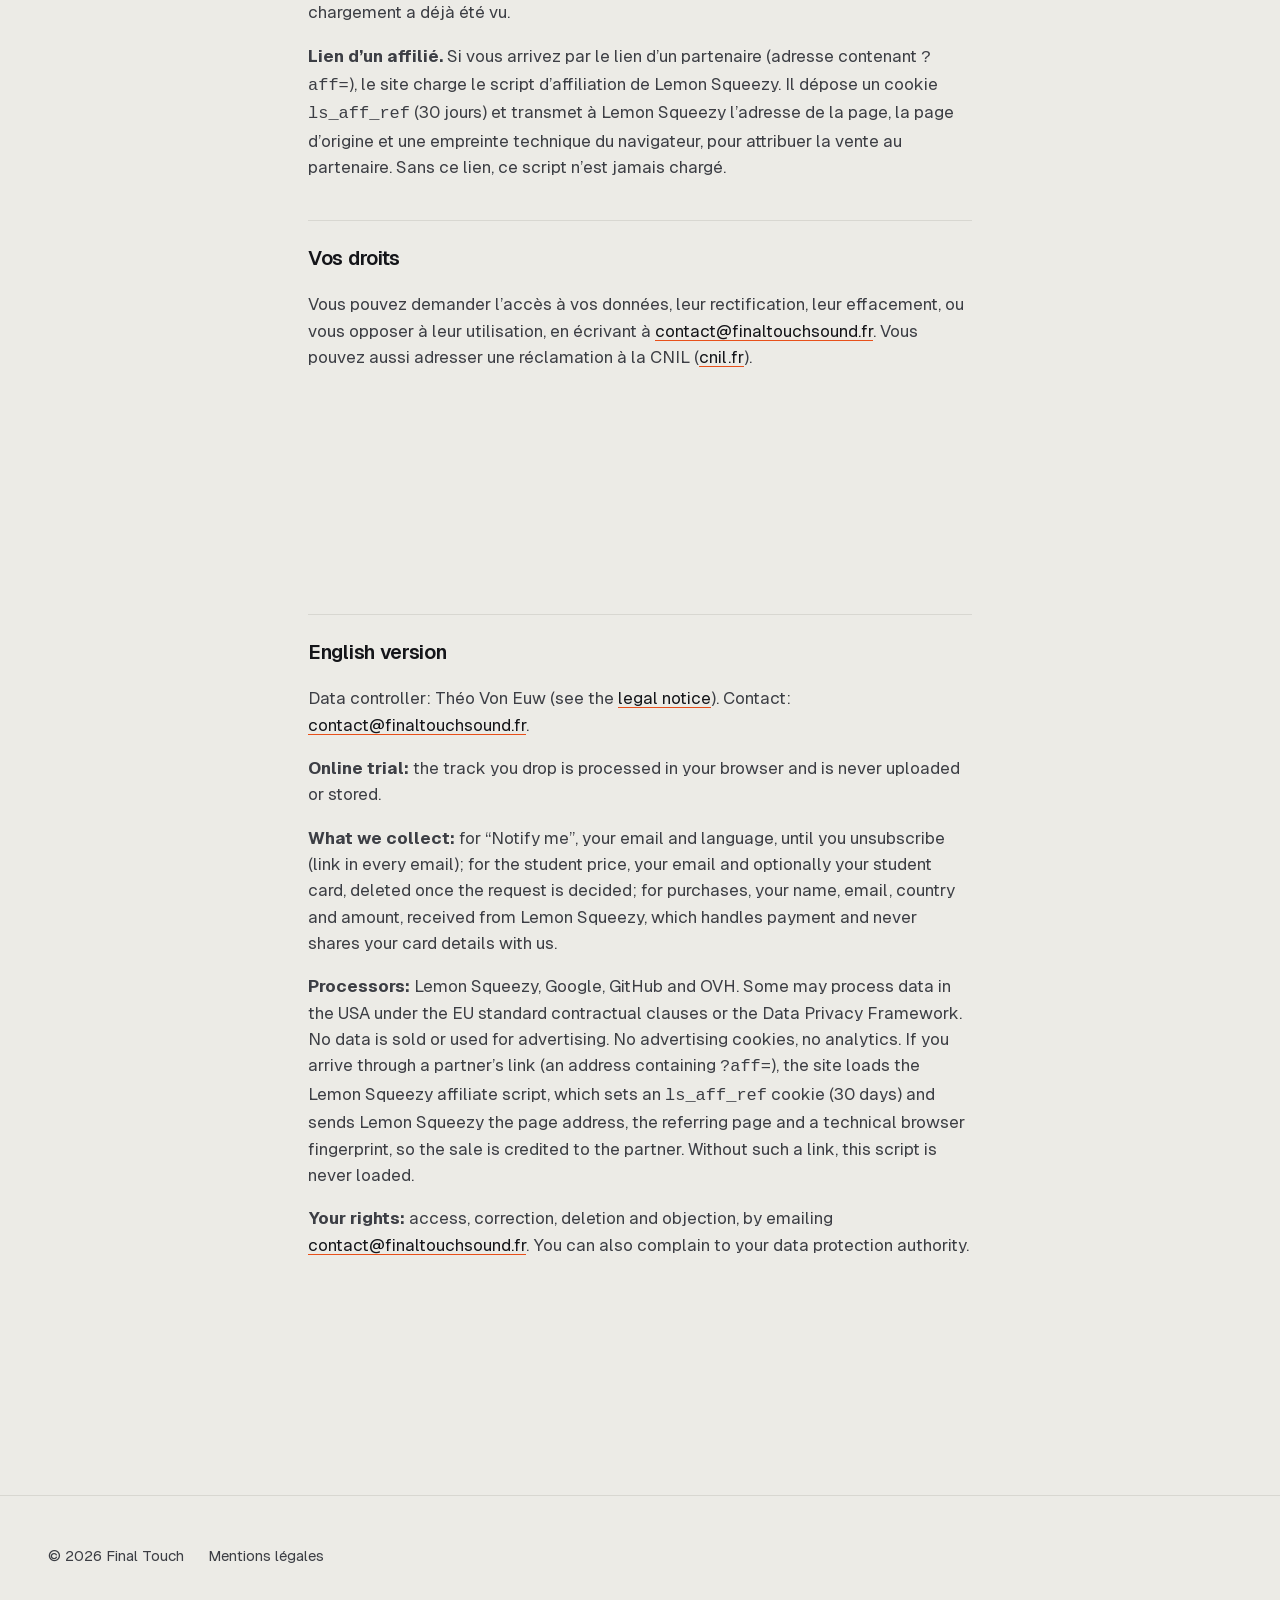
==== commit 58a1ba65: "Site : coup de propre, animations, theme clair/sombre, capture du plug entiere, ouverture en haut de" ====
--- a/public/confidentialite.html
+++ b/public/confidentialite.html
@@ -6,7 +6,8 @@
 <title>Confidentialité · Final Touch</title>
 <meta name="robots" content="noindex">
 <link rel="icon" href="assets/img/final-touch-icone.svg" type="image/svg+xml">
-<link rel="stylesheet" href="css/style.css">
+<script src="js/theme.js?v=20261012"></script>
+<link rel="stylesheet" href="css/style.css?v=20261012">
 <link rel="stylesheet" href="css/legal.css">
 </head>
 <body>
@@ -16,7 +17,9 @@
       <img class="logo logo-ink" src="assets/img/final-touch-logotype-encre.svg" alt="Final Touch" width="150" height="32">
       <img class="logo logo-chalk" src="assets/img/final-touch-logotype-craie.svg" alt="" width="150" height="32">
     </a>
-    <div class="nav-end"><a class="btn btn-line btn-sm" href="./">Retour au site</a></div>
+    <div class="nav-end"><button type="button" class="theme-btn" data-theme-toggle aria-pressed="false" aria-label="Passer en thème sombre">
+        <svg viewBox="0 0 24 24" width="18" height="18" aria-hidden="true"><circle cx="12" cy="12" r="8.25" fill="none" stroke="currentColor" stroke-width="1.5"/><path d="M12 3.75a8.25 8.25 0 0 1 0 16.5z" fill="currentColor"/></svg>
+      </button> <a class="btn btn-line btn-sm" href="./">Retour au site</a></div>
   </div>
 </header>
 
--- a/public/css/style.css
+++ b/public/css/style.css
@@ -78,7 +78,8 @@
 section { padding: clamp(72px, 11vw, 140px) 0; }
 .lead { max-width: 56ch; font-size: clamp(17px, 1.5vw, 19px); color: var(--ink-2); margin: 20px 0 0; text-wrap: pretty; }
 
-/* Lettrage */
+/* Lettrage : --cap est une vraie longueur, pour que le script lise la valeur calculee des clamp() */
+@property --cap { syntax: '<length>'; inherits: true; initial-value: 64px; }
 .lt { margin: 0; color: var(--ink); --lead: 1.3; }
 .lt .lt-box { display: block; width: 100%; }
 .lt-line { display: block; overflow: visible; margin-top: calc(var(--cap) * -0.06); max-width: 100%; height: auto; }
@@ -86,7 +87,7 @@
 .lt-l  { --cap: clamp(30px, 4.6vw, 64px); max-width: calc(var(--cap) * 13); }
 .lt-l + .lead { margin-top: 28px; }
 .lt-l + * { margin-top: 0; }
-.lt-m  { --cap: clamp(28px, 3vw, 40px); }
+.lt-m  { --cap: clamp(30px, 3.4vw, 48px); }
 .lt-ch { transform-box: fill-box; transform-origin: 50% 60%; }
 
 /* Arrivee lettre par lettre (variante V1 du plug, adoucie) */
@@ -143,10 +144,8 @@
 .hero-copy { position: relative; z-index: 1; }
 .hero-sub { font-size: clamp(18px, 1.6vw, 21px); color: var(--ink-2); max-width: 38ch; margin: 28px 0 0; text-wrap: pretty; --d: 280ms; }
 .hero-ctas { display: flex; flex-wrap: wrap; gap: 12px; margin-top: 36px; --d: 380ms; }
-.hero-shot { margin: 0 calc(var(--gutter) * -1 - max(0px, (100vw - 1280px) / 2)) 0 0; position: relative; }
-.hero-shot img { width: 100%; border-radius: var(--r) 0 0 var(--r); }
-@media (prefers-color-scheme: dark) { :root:not([data-theme="light"]) .hero-shot img { box-shadow: var(--shadow); } }
-:root[data-theme="dark"] .hero-shot img { box-shadow: var(--shadow); }
+.hero-shot { margin: 0; position: relative; }
+.hero-shot img { width: 100%; border-radius: var(--r); box-shadow: var(--shadow); }
 @media (prefers-reduced-motion: no-preference) {
   html:not(.ready) .hero-shot img { opacity: 0; }
   .ready .hero-shot img { animation: shot-in 1.2s var(--ease-out) 120ms both; }
@@ -154,7 +153,6 @@
 }
 @media (max-width: 900px) {
   .hero-grid { grid-template-columns: 1fr; }
-  .hero-shot { margin-right: calc(var(--gutter) * -1); }
 }
 
 /* Chiffres */
@@ -205,8 +203,16 @@
 .wave-hint { margin: -14px 0 0; font-size: 13px; color: var(--muted); }
 
 .demo-empty, .demo-busy, .demo-result { display: none; }
-.demo[data-state="empty"] .demo-empty { display: grid; place-items: center; min-height: 330px; color: var(--muted); text-align: center; border-radius: var(--r-s); }
-.demo-empty p { max-width: 30ch; margin: 0; }
+.demo[data-state="empty"] .wave-box { display: none; }
+.demo[data-state="empty"] .demo-empty { display: grid; gap: 22px; justify-items: center; align-content: center; min-height: 440px; color: var(--muted); text-align: center; }
+.demo-empty p { max-width: 32ch; margin: 0; }
+.ghost { width: min(560px, 100%); height: auto; overflow: visible; }
+.ghost .g-grid { stroke: var(--line); stroke-width: 1; }
+.ghost .g-zero { stroke: var(--line-2); stroke-width: 1; stroke-dasharray: 3 5; }
+.ghost .g-k { fill: none; stroke-width: 2; stroke-linecap: round; opacity: .55; vector-effect: non-scaling-stroke; }
+.ghost .g-main { fill: none; stroke: var(--ink); stroke-width: 2.5; stroke-linecap: round; stroke-linejoin: round; vector-effect: non-scaling-stroke; }
+.ghost .g-dot { fill: var(--raised); stroke-width: 2; }
+.ghost text { font: 11px 'Geist Mono', monospace; fill: var(--muted); }
 .demo[data-state="busy"] .demo-busy { display: grid; place-content: center; gap: 28px; min-height: 330px; justify-items: center; }
 .demo[data-state="done"] .demo-result { display: grid; }
 .step-title { --cap: clamp(34px, 4vw, 54px); width: min(560px, 100%); text-align: center; min-height: calc(var(--cap) * 1.4); }
@@ -228,7 +234,7 @@
 .lt-num { --cap: clamp(56px, 6vw, 84px); --lead: 1.2; }
 .lt-num .lt-box { width: auto; }
 .unit { font-size: 14px; color: var(--muted); padding-bottom: 14px; }
-.ro-ceil { font-size: 13px; color: var(--ink-2); border: 1px solid var(--line-2); border-radius: 999px; padding: 3px 12px; }
+.ro-ceil { font-size: 13px; color: var(--ink-2); border: 1px solid var(--line-2); border-radius: 6px; padding: 3px 10px; }
 .ro-row { display: grid; grid-template-columns: 1fr 1fr; border-top: 1px solid var(--line); padding-top: 16px; }
 .ro-row > div { display: grid; grid-template-columns: auto auto; justify-content: start; column-gap: 6px; align-items: baseline; }
 .ro-row > div + div { border-left: 1px solid var(--line); padding-left: 16px; }
@@ -288,12 +294,15 @@
 }
 
 /* Qualite d'abord */
-.quality-grid { margin-top: 8px; display: grid; grid-template-columns: minmax(0, 5fr) minmax(0, 7fr); gap: clamp(32px, 6vw, 96px); align-items: end; }
+.quality-grid { margin-top: clamp(28px, 4vw, 48px); display: grid; grid-template-columns: minmax(0, 5fr) minmax(0, 7fr); gap: clamp(32px, 6vw, 96px); align-items: end; }
 .ceilings { list-style: none; margin: 0; padding: 0; display: grid; grid-template-columns: repeat(5, minmax(0, 1fr)); gap: 0; border-top: 1px solid var(--ink); }
 .ceilings li { padding: 14px 0 0; display: grid; gap: 6px; }
-.ceilings li + li { padding-left: 14px; border-left: 1px solid var(--line); }
+.ceilings li + li { padding-left: clamp(14px, 1.6vw, 22px); border-left: 1px solid var(--line); }
+.ceilings li { padding-right: 8px; }
 .c-style { font-size: 14px; color: var(--muted); }
-.c-n { --cap: clamp(20px, 1.9vw, 30px); --lead: 1.25; }
+.c-n { --cap: clamp(24px, 2.2vw, 32px); --lead: 1.25; }
+.c-bar { display: block; height: 3px; margin-top: 4px; border-radius: 2px; background: var(--line); overflow: hidden; }
+.c-bar::before { content: ''; display: block; height: 100%; width: calc(var(--l) * 100%); background: var(--ink); border-radius: inherit; transform-origin: 0 50%; }
 .c-unit { font-size: 12px; color: var(--muted); }
 .ceilings li:nth-child(2) { --d: 70ms; } .ceilings li:nth-child(3) { --d: 140ms; } .ceilings li:nth-child(4) { --d: 210ms; } .ceilings li:nth-child(5) { --d: 280ms; }
 .tp-note { margin: 40px 0 0; font-size: 15px; color: var(--ink-2); display: flex; gap: 12px; align-items: baseline; }
@@ -302,7 +311,7 @@
   .quality-grid { grid-template-columns: 1fr; }
   .ceilings { grid-template-columns: repeat(3, minmax(0, 1fr)); row-gap: 20px; }
   .ceilings li:nth-child(4) { padding-left: 0; border-left: 0; }
-  .c-n { --cap: 26px; }
+  .c-n { --cap: 28px; }
 }
 
 /* Comment */
@@ -337,7 +346,7 @@
 .ab-demo span.on { color: var(--paper); }
 .ab-demo::before { content: ''; position: absolute; top: 4px; bottom: 4px; left: var(--x, 50%); width: var(--w, 50%); border-radius: 9px; background: var(--ink); transition: left .45s var(--ease-io), width .45s var(--ease-io); }
 .mon-list { list-style: none; margin: auto 0 0; padding: 20px 0 0; display: flex; flex-wrap: wrap; gap: 8px; }
-.mon-list li { padding: 8px 14px; border-radius: 999px; border: 1px solid color-mix(in oklab, var(--paper) 22%, transparent); font-size: 15px; transition: background-color .35s ease, color .35s ease, border-color .35s ease; }
+.mon-list li { padding: 8px 14px; border-radius: 8px; border: 1px solid color-mix(in oklab, var(--paper) 22%, transparent); font-size: 15px; transition: background-color .35s ease, color .35s ease, border-color .35s ease; }
 .mon-list li.on { background: var(--paper); color: var(--ink); border-color: var(--paper); }
 .crop { margin: -26px -26px 18px; border-bottom: 1px solid var(--line); background: var(--paper); }
 .crop img { width: 100%; }
@@ -354,21 +363,22 @@
 }
 
 /* Prix */
-.price-grid { margin-top: clamp(36px, 5vw, 64px); display: grid; grid-template-columns: minmax(0, 7fr) minmax(0, 5fr); gap: 14px; align-items: stretch; }
+.price-grid { margin-top: clamp(36px, 5vw, 64px); display: grid; grid-template-columns: minmax(0, 7fr) minmax(0, 5fr); gap: 14px; align-items: start; }
 .offer { border-radius: var(--r); border: 1px solid var(--line); background: var(--surface); padding: clamp(24px, 3vw, 36px); display: flex; flex-direction: column; gap: 22px; }
 .offer-main { background: var(--raised); box-shadow: var(--shadow); }
 .offer-top { display: flex; align-items: baseline; justify-content: space-between; gap: 12px; flex-wrap: wrap; }
 .offer h3 { margin: 0; font-size: 22px; font-weight: 600; letter-spacing: -0.015em; }
 .offer-note { font-size: 14px; color: var(--accent-ink); font-weight: 500; }
-.offer-price { display: flex; align-items: center; gap: 10px; }
+.offer-price { display: flex; align-items: center; flex-wrap: wrap; gap: 10px; row-gap: 6px; }
 .cur { font-size: clamp(28px, 3vw, 40px); font-weight: 600; letter-spacing: -0.02em; }
-.lt-price { --cap: clamp(52px, 6vw, 80px); --lead: 1.2; }
+.lt-price { --cap: clamp(52px, 5vw, 72px); --lead: 1.2; }
 .lt-price .lt-box { width: auto; }
-.offer-price s { color: var(--muted); font-size: 18px; margin-left: 12px; text-decoration-thickness: 1.5px; font-variant-numeric: tabular-nums; }
+.offer-price s { position: relative; color: var(--muted); font-size: 18px; margin-left: 12px; text-decoration: none; white-space: nowrap; font-variant-numeric: tabular-nums; }
+.offer-price s::after { content: ''; position: absolute; left: -2px; right: -2px; top: 52%; height: 1.5px; background: currentColor; transform-origin: 0 50%; }
 .offer-inc { list-style: none; margin: 0; padding: 0; display: grid; gap: 0; }
 .offer-inc li { padding: 12px 0; border-top: 1px solid var(--line); color: var(--ink-2); }
 .offer-stu-note { margin: 0; color: var(--ink-2); max-width: 32ch; }
-.offer .btn { margin-top: auto; }
+.offer .btn { margin-top: 6px; }
 .offer-stu { --d: 80ms; }
 .pending { margin: 24px 0 0; font-size: 15px; color: var(--muted); }
 @media (max-width: 860px) { .price-grid { grid-template-columns: 1fr; } }
@@ -405,7 +415,7 @@
 .pain-lead { margin: 0; font-size: clamp(24px, 2.6vw, 36px); line-height: 1.25; letter-spacing: -0.022em; font-weight: 500; color: var(--muted); text-wrap: pretty; }
 .pain-fix { margin: 20px 0 0; font-size: clamp(24px, 2.6vw, 36px); line-height: 1.25; letter-spacing: -0.022em; font-weight: 500; color: var(--ink); text-wrap: pretty; --d: 120ms; }
 .pain-who { margin: 0; display: grid; gap: 0; }
-.pain-who div { padding: 16px 0; border-top: 1px solid var(--line); display: grid; grid-template-columns: 7.5em 1fr; gap: 16px; }
+.pain-who div { padding: 18px 0; border-top: 1px solid var(--line); display: grid; gap: 6px; }
 .pain-who div:nth-child(2) { --d: 70ms; } .pain-who div:nth-child(3) { --d: 140ms; }
 .pain-who dt { font-weight: 600; }
 .pain-who dd { margin: 0; color: var(--ink-2); }
@@ -419,7 +429,7 @@
 }
 
 /* Prix : complements */
-.off { font-size: 13px; font-weight: 600; color: #fff; background: var(--accent); border-radius: 6px; padding: 3px 7px; margin-left: 4px; }
+.off { font-size: 13px; font-weight: 600; color: #fff; background: var(--accent); border-radius: 6px; padding: 3px 7px; margin-left: 4px; white-space: nowrap; }
 .offer-frame { margin: -6px 0 0; color: var(--ink-2); }
 .offer-act { margin-top: auto; display: grid; gap: 10px; }
 .offer-after { margin: 0; font-size: 13px; color: var(--muted); text-align: center; }
@@ -493,3 +503,94 @@
   .etu[open] { animation: etu-in .25s var(--ease-out); }
   @keyframes etu-in { from { opacity: 0; transform: translateY(8px) scale(.98); } }
 }
+
+@media (max-width: 520px) {
+  .lt-xl { --cap: 36px; }
+  .lt-l { --cap: 31px; }
+  .lt-price { --cap: 46px; }
+  .ghost text { font-size: 17px; }
+  .hero-ctas .btn { flex: 1 1 100%; }
+  .demo[data-state="empty"] .demo-empty { min-height: 300px; }
+  .offer-price s { margin-left: 4px; }
+}
+
+/* Navigation : la section en cours est soulignee */
+.nav-links a { position: relative; }
+.nav-links a::after { content: ''; position: absolute; left: 0; right: 0; bottom: -6px; height: 1.5px; background: var(--accent); transform: scaleX(0); transform-origin: 0 50%; transition: transform .3s var(--ease-out); }
+.nav-links a.is-current { color: var(--ink); }
+.nav-links a.is-current::after { transform: none; }
+
+/* Mouvement : une seule fois a l arrivee, rien que transform / opacite */
+@media (prefers-reduced-motion: no-preference) {
+  /* Chiffres : chaque caractere remonte, comme un afficheur */
+  .reveal .fact-n .lt-ch, .reveal .c-n .lt-ch, .reveal .lt-price .lt-ch { opacity: 0; transform: translateY(45%); }
+  .reveal.is-in .fact-n .lt-ch, .reveal.is-in .c-n .lt-ch, .reveal.is-in .lt-price .lt-ch {
+    opacity: 1; transform: none;
+    transition: opacity .45s var(--ease-out), transform .7s var(--ease-out);
+    transition-delay: calc(var(--i) * 45ms + var(--d, 0ms) + 120ms);
+  }
+  /* Plafonds : la barre monte au niveau du style */
+  .c-bar::before { transform: scaleX(0); }
+  .ceilings li.is-in .c-bar::before { transform: none; transition: transform 1.1s var(--ease-out) calc(var(--d, 0ms) + 300ms); }
+  /* Prix de lancement : l ancien prix se barre, puis la remise arrive */
+  .offer-price s::after { transform: scaleX(0); }
+  .offer.is-in .offer-price s::after { transform: none; transition: transform .45s var(--ease-io) .75s; }
+  .offer-price .off { opacity: 0; transform: translateY(4px) scale(.94); }
+  .offer.is-in .offer-price .off { opacity: 1; transform: none; transition: opacity .3s ease .95s, transform .45s var(--ease-out) .95s; }
+  /* Etapes : le filet se trace de gauche a droite */
+  .how-row li { border-top-color: transparent; }
+  .how-row li::before { content: ''; position: absolute; top: -2px; left: 0; right: 0; height: 2px; background: var(--ink); transform: scaleX(0); transform-origin: 0 50%; }
+  .how-row li.is-in::before { transform: none; transition: transform .9s var(--ease-io) var(--d, 0ms); }
+  /* Installation : les numeros arrivent dans l ordre */
+  .os li::before { opacity: 0; transform: scale(.7); }
+  .os.is-in li::before { opacity: 1; transform: none; transition: opacity .3s ease, transform .45s var(--ease-out); }
+  .os.is-in li:nth-child(1)::before { transition-delay: .25s; } .os.is-in li:nth-child(2)::before { transition-delay: .33s; }
+  .os.is-in li:nth-child(3)::before { transition-delay: .41s; } .os.is-in li:nth-child(4)::before { transition-delay: .49s; }
+  /* Accroche : la capture glisse doucement en sortant de l ecran (defilement natif, sans script) */
+  @supports (animation-timeline: view()) {
+    .hero-shot { animation: shot-drift linear both; animation-timeline: view(); animation-range: exit 0% exit 100%; }
+    @keyframes shot-drift { to { transform: translateY(-40px); } }
+  }
+  /* Demo vide : la courbe se dessine, puis respire */
+  .ghost .g-k, .ghost .g-main { stroke-dasharray: 1; stroke-dashoffset: 1; }
+  .ghost.is-in .g-k { stroke-dashoffset: 0; transition: stroke-dashoffset 1s var(--ease-out) .5s; }
+  .ghost.is-in .g-main { stroke-dashoffset: 0; transition: stroke-dashoffset 1.4s var(--ease-io) .1s; }
+  .ghost .g-dot { opacity: 0; transform: scale(.6); transform-box: fill-box; transform-origin: center; }
+  .ghost.is-in .g-dot { opacity: 1; transform: none; transition: opacity .3s ease 1.3s, transform .5s var(--ease-out) 1.3s; }
+  .ghost .g-curves { transform-box: view-box; transform-origin: 50% 150px; }
+  .ghost.is-in .g-curves { animation: breathe 3.6s ease-in-out 2s infinite alternate; }
+  .ghost.is-in .g-ride { animation: ride 3.6s ease-in-out 2s infinite alternate; }
+  .ghost.is-paused .g-curves, .ghost.is-paused .g-ride { animation-play-state: paused; }
+  @keyframes breathe { to { transform: scaleY(.72); } }
+  @keyframes ride { to { transform: translateY(var(--dy)); } }
+  /* Questions : la reponse s ouvre en douceur la ou c est pris en charge */
+  @supports (interpolate-size: allow-keywords) {
+    .faq { interpolate-size: allow-keywords; }
+    .faq details::details-content { height: 0; overflow: clip; transition: height .35s var(--ease-out), content-visibility .35s allow-discrete; }
+    .faq details[open]::details-content { height: auto; }
+  }
+}
+@media (hover: hover) and (pointer: fine) and (prefers-reduced-motion: no-preference) {
+  .knob-cap { transition: rotate .4s var(--ease-out); }
+  .knob-b:hover .knob-cap { rotate: 14deg; }
+  .cell.is-in { transition: opacity .7s var(--ease-out), transform .3s var(--ease-out); transition-delay: 0s; }
+  .cell.is-in:hover { transform: translateY(-3px); }
+}
+
+/* Theme clair / sombre */
+.theme-btn { width: 36px; height: 36px; flex: none; display: grid; place-items: center; padding: 0; border: 0; border-radius: 9px; background: color-mix(in oklab, var(--ink) 7%, transparent); color: var(--ink-2); cursor: pointer; transition: color .2s ease, transform .16s var(--ease-out); }
+.theme-btn:active { transform: scale(.94); }
+.theme-btn svg { transition: rotate .5s var(--ease-out); }
+.theme-btn[aria-pressed="true"] svg { rotate: 180deg; }
+@media (hover: hover) and (pointer: fine) { .theme-btn:hover { color: var(--ink); } }
+::view-transition-old(root), ::view-transition-new(root) { animation: none; mix-blend-mode: normal; }
+::view-transition-new(root) { animation: vt-reveal .6s var(--ease-io); }
+@keyframes vt-reveal {
+  from { clip-path: circle(0 at var(--vt-x, 100%) var(--vt-y, 0)); }
+  to { clip-path: circle(150vmax at var(--vt-x, 100%) var(--vt-y, 0)); }
+}
+@media (max-width: 420px) {
+  .nav-in { gap: 12px; }
+  .nav-end { gap: 8px; }
+  .logo { height: 22px; }
+}
